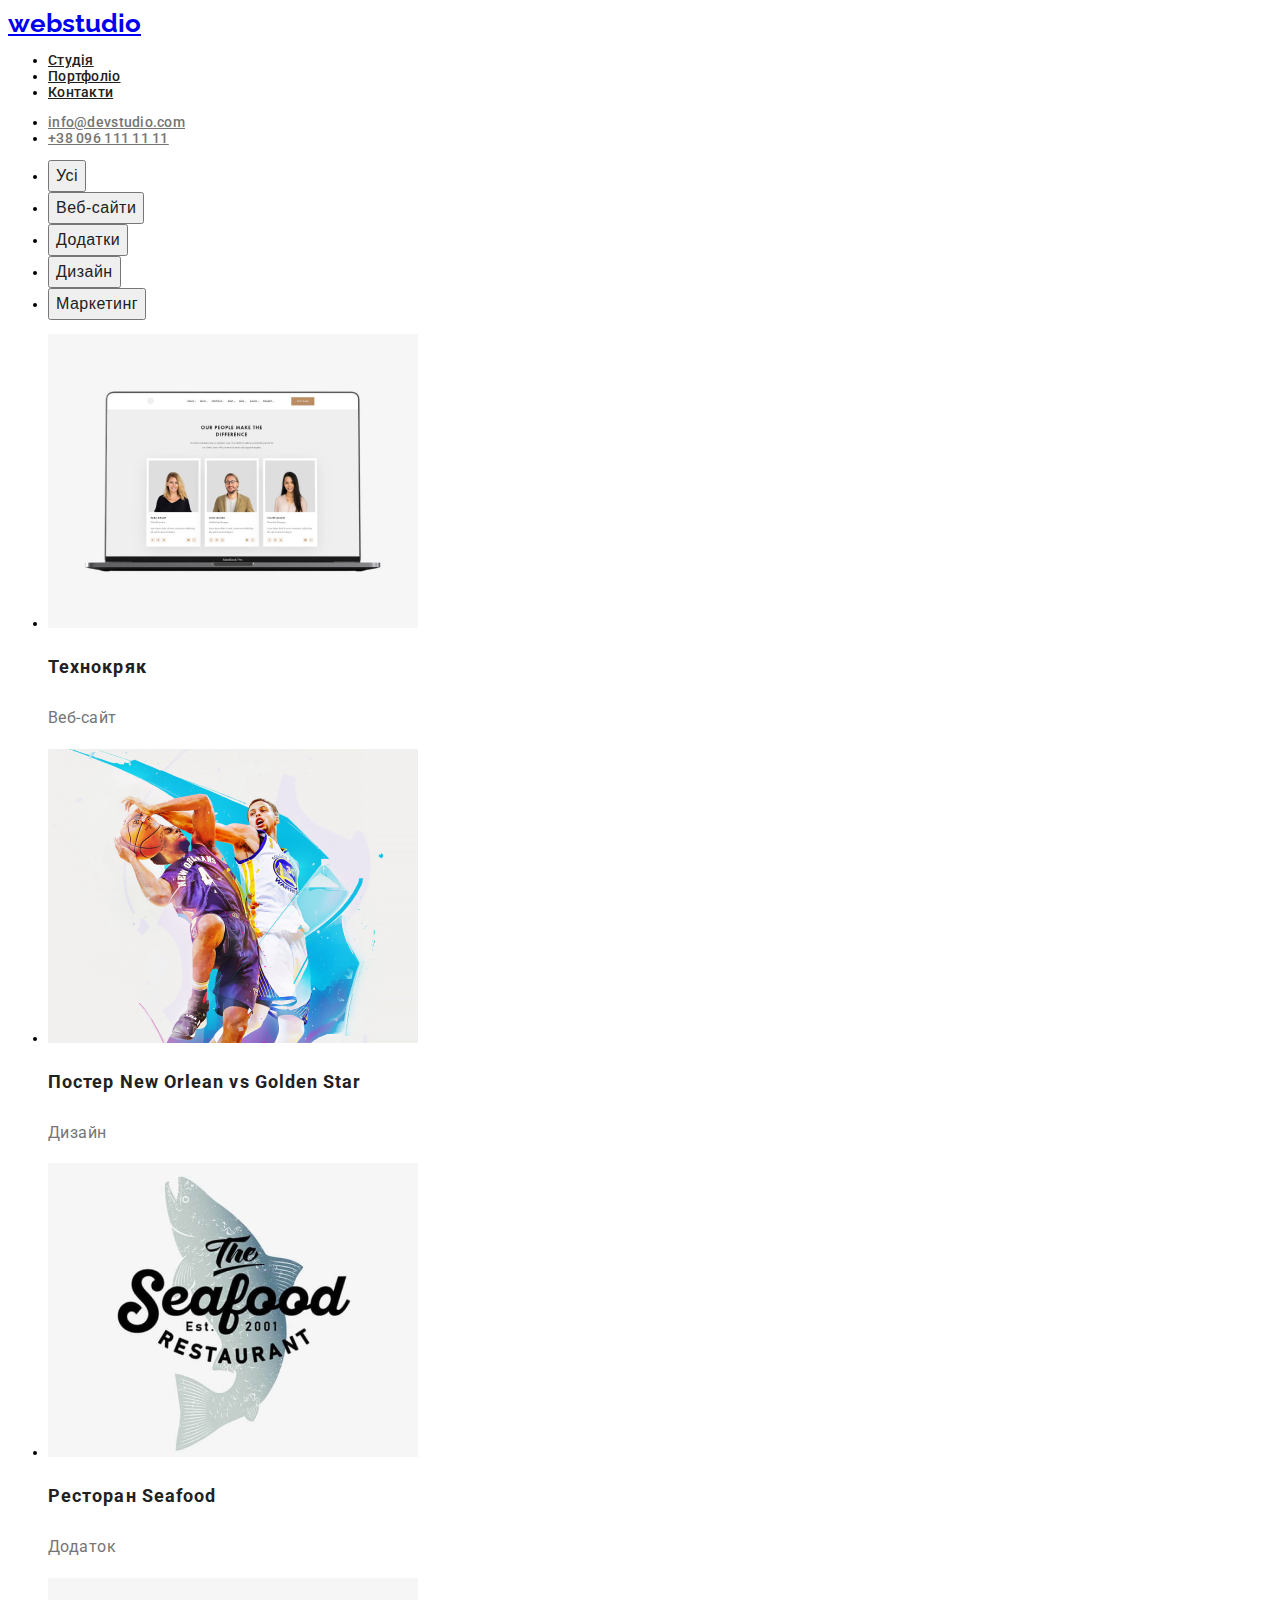
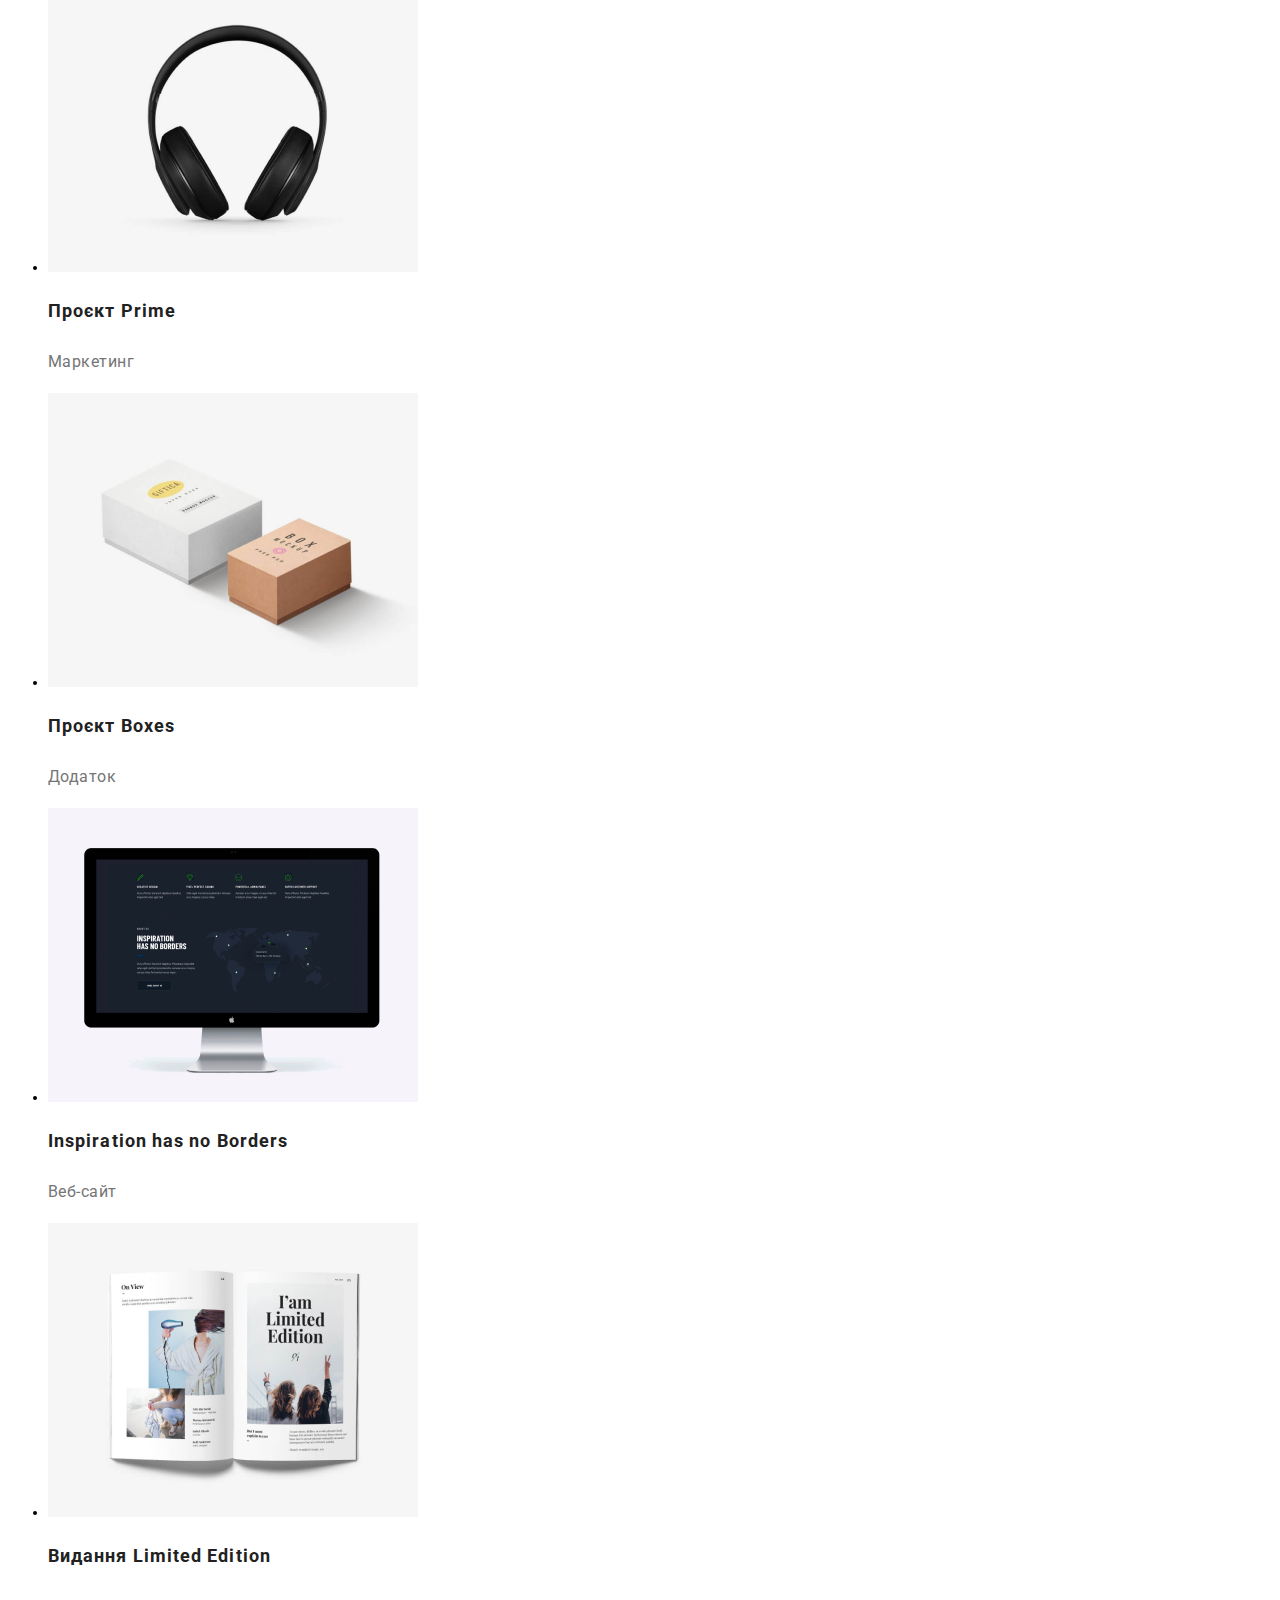
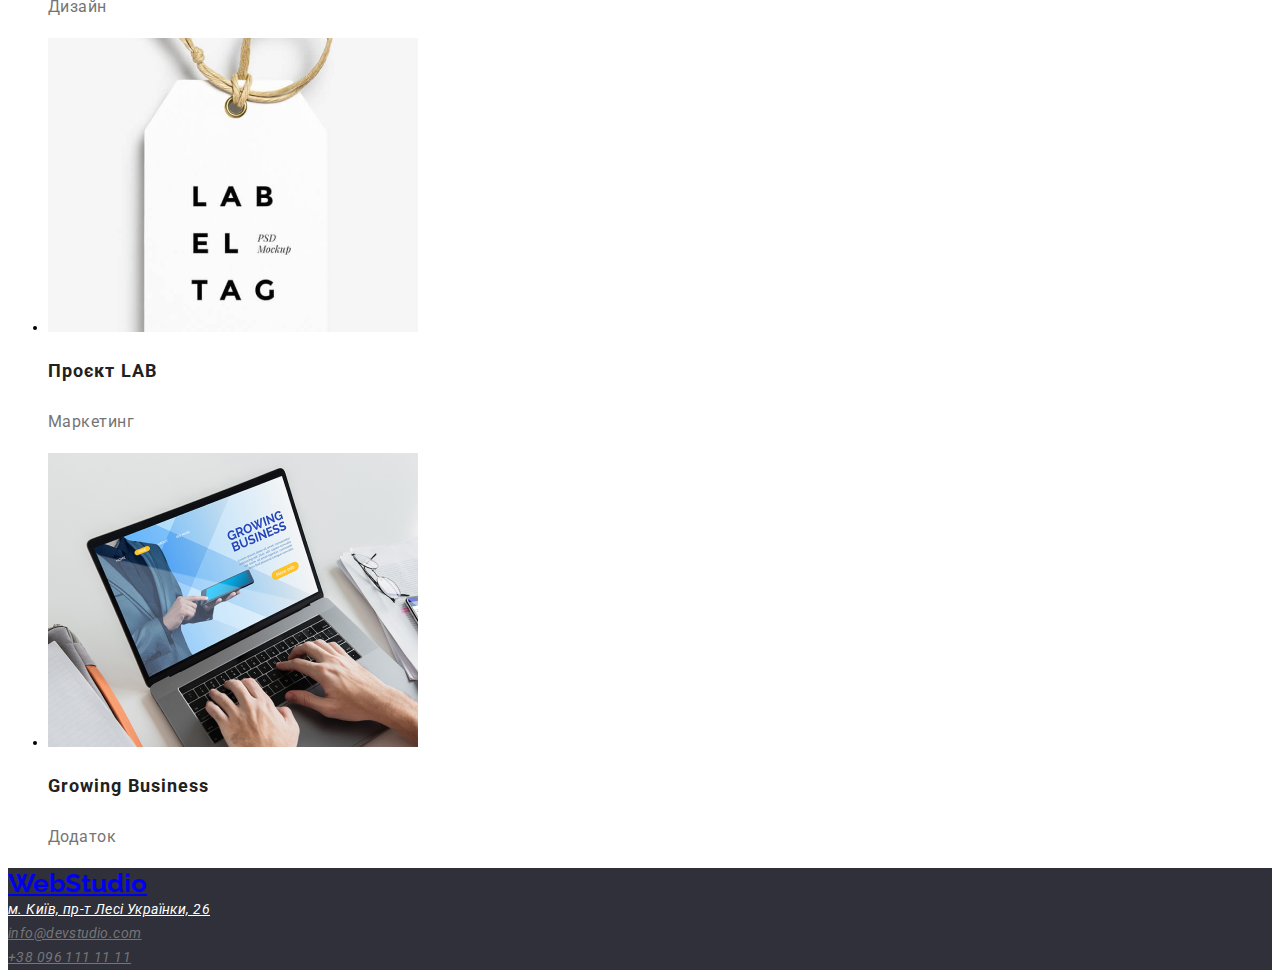
==== portfolio.html @ c5017f4c "gg" ====
<!DOCTYPE html>
<html lang="en">
  <head>
    <meta charset="UTF-8" />
    <meta name="viewport" content="width=device-width, initial-scale=1.0" />
    <title>Портфоліо</title>
    <link rel="preconnect" href="https://fonts.googleapis.com">
<link rel="preconnect" href="https://fonts.gstatic.com" crossorigin>
<link href="https://fonts.googleapis.com/css2?family=Raleway:wght@700&family=Roboto:wght@400;500;700;900&display=swap" rel="stylesheet">
    <link rel="stylesheet" href="style.css">
  </head>
  <body>
    <header class="header">
      <a class="logo" href="index.html"><span>web</span>studio</a>
      <nav class="navigation">
        <ul class="navigation-list">
          <li class="navigation-item">
            <a class="navigation-link" href="index.html">Студія</a>
          </li>
          <li class="navigation-item" >
            <a class="navigation-link" href="portfolio.html">Портфоліо</a>
          </li>
          <li class="navigation-item">
            <a class="navigation-link" href="#">Контакти</a>
          </li>
        </ul>
      </nav>
      <ul class="contacts">
        <li class="contacts-item">
          <a class="contacts-link" href="mailto:info@devstudio.com">info@devstudio.com</a>
        </li>
        <li class="contacts-item">
          <a class="contacts-link" href="tel:+380961111111">+38 096 111 11 11</a>
        </li>
      </ul>
    </header>
    <main>
      <section class="sub-hero">
        <ul class="sub-hero-list">
          <li class="sub-hero-item">
            <button class="sub-hero-btn">Усі</button>
          </li>
          <li class="sub-hero-item"><button class="sub-hero-btn">Веб-сайти</button></li>
          <li class="sub-hero-item"><button class="sub-hero-btn">Додатки</button></li>
          <li class="sub-hero-item"><button class="sub-hero-btn">Дизайн</button></li>
          <li class="sub-hero-item"><button class="sub-hero-btn">Маркетинг</button></li>
        </ul>
        <ul class="sub-hero-list">
          <li>
            <img src="img/portfolio1.png" alt="portfolio1" />
            <div>
                <h3 class="sub-hero-title">Технокряк</h3>
                <p class="sub-hero-position">Веб-сайт</p>
            </div>
          </li>
          <li>
            <img src="img/portfolio2.png" alt="portfolio2">
            <div>
             <h3 class="sub-hero-title">Постер New Orlean vs Golden Star</h3>
             <p class="sub-hero-position">Дизайн</p>
            </div>
          </li>
          <li>
            <img src="img/portfolio3.png" alt="portfolio3">
            <div>
                <h3 class="sub-hero-title">Ресторан Seafood</h3>
                <p class="sub-hero-position">Додаток</p>
            </div>
          </li>
          <li>
            <img src="img/portfolio4.png" alt="portfolio4">
            <div>
                <h3 class="sub-hero-title">Проєкт Prime</h3>
                <p class="sub-hero-position">Маркетинг</p>
            </div>
          </li>
          <li>
            <img src="img/portfolio5.png" alt="portfolio5">
            <div>
                <h3 class="sub-hero-title">Проєкт Boxes</h3>
                <p class="sub-hero-position">Додаток</p>
            </div>
          </li>
          <li>
            <img src="img/portfolio6.png" alt="portfolio6">
            <div>
                <h3 class="sub-hero-title">Inspiration has no Borders</h3>
                <p class="sub-hero-position">Веб-сайт</p>
            </div>
          </li>
          <li>
            <img src="img/portfolio7.png" alt="portfolio7">
            <div>
                <h3 class="sub-hero-title">Видання Limited Edition</h3>
                <p class="sub-hero-position">Дизайн</p>
            </div>
          </li>
          <li>
            <img src="img/portfolio8.png" alt="portfolio8">
            <div>
                <h3 class="sub-hero-title">Проєкт LAB</h3>
                <p class="sub-hero-position">Маркетинг</p>
            </div>
          </li>
          <li class="li">
            <img src="img/portfolio9.png" alt="portfolio9">
            <div>
                <h3 class="sub-hero-title">Growing Business</h3>
                <p class="sub-hero-position">Додаток</p>
            </div>
          </li>
        </ul>
      </section>
    </main>
    <footer class="footer">
      <a class="logo" href="index.html"><span>Web</span>Studio</a>
      <address class="address">
        <a class="address-location" href="#">м. Київ, пр-т Лесі Українки, 26</a><br>
        <a class="address-link" href="mailto:info@devstudio.com">info@devstudio.com</a><br>
        <a class="address-link" href="tel:+380961111111">+38 096 111 11 11</a>
      </address>
    </footer>
  </body>
</html>
---- style.css ----
:root{
    --logo-color: #2196F3;
   --main-background-color: #2F303A; 
    --font-color:#FFFFFF;
    --title-color: #212121;
    --nav-color:#757575;
    --team-background-color: #F5F4FA;
    --header-background-color:#ECECEC ;
    --sub-hero-backgroundcolor: #EEEEEE;
}
body{
    font-family: 'Roboto', sans-serif;
    font-size: 14px;
    font-weight: 400;

}
.logo{
    font-family: 'Raleway', sans-serif;
    font-size: 26px;
    font-weight: 700;

}
.navigation-link{
    font-weight: 500;
    letter-spacing: 0.28px;
    color: var(--title-color);
}
.navigation-link:hover,
.navigation-link:focus{
    color: var(--logo-color);
}
.contacts-link{
    font-weight: 500;
    letter-spacing: 0.28px;
    color: var(--nav-color);
}
.contacts-link:hover,
.contacts-link:focus{
    color: var(--logo-color);
}
.hero{
    background-color: var(--main-background-color);
}
.hero-title{
    text-align: center;
    font-size: 44px;
    font-weight: 900;
    letter-spacing: 2.64px;
    line-height: 136%;
    text-transform: uppercase;
    color: var(--font-color);
}
.hero-btn{
    text-align: center;
    font-size: 16px;
    font-weight: 700;
    line-height: 187%;
    letter-spacing: 0.96px;
    border-radius: 4px;
    background-color: var(--logo-color);
}
.list-title{
    font-size: 14px;
    font-weight: 700;
    letter-spacing: 0.42px;
    text-transform: uppercase;
    color: var(--title-color);
}
.list-text{
    font-size: 14px;
    font-weight: 400;
    line-height:171.429%;
    letter-spacing: 0.42px;
color: var(--nav-color);
}
.title{
    text-align: center;
    font-size: 36px;
    font-weight: 700;
    letter-spacing: 1.08px;
    color: var(--title-color);
}
.work-list{
    list-style: none;
    }

.work-img{
    width: 370px;
height: 294px;
}
.team{
 background-color: var(--team-background-color);
}
.team-list{
    list-style: none;
}
.photo{
    width: 270px;
height: 260px;
}
.team-name{
    color: var(--title-color);
    font-size: 16px;
    font-weight: 500;
    letter-spacing: 0.48px;
}
.team.position{
    color: var(--nav-color);
    font-size: 16px;
    font-weight: 400;
    letter-spacing: 0.48px;
}
.footer{
    background-color: var(--main-background-color);
}
.address-location{
    color: var(--font-color);
    font-size: 14px;
    font-weight: 400;
    line-height: 171.429%;
    letter-spacing: 0.42px;
}
.address-link{
    color: var(--nav-color);
    font-size: 14px;
    font-weight: 400;
    line-height: 171.429%;
    letter-spacing: 0.42px;
}

.sub-hero-btn{
    font-size: 16px;
    color: var(--title-color);
    font-weight: 500;
    line-height:  162.5%;
    letter-spacing: 0.48px;

}
.sub-hero-title{
    font-size: 18px;
    font-weight: 700;
    line-height: 200%;
    letter-spacing: 1.08px;
    color: var(--title-color);
}
.sub-hero-position{
    color: var(--nav-color);
    font-size: 16px;
    font-weight: 400;
    line-height: 187.5%;
    letter-spacing: 0.48px;
}
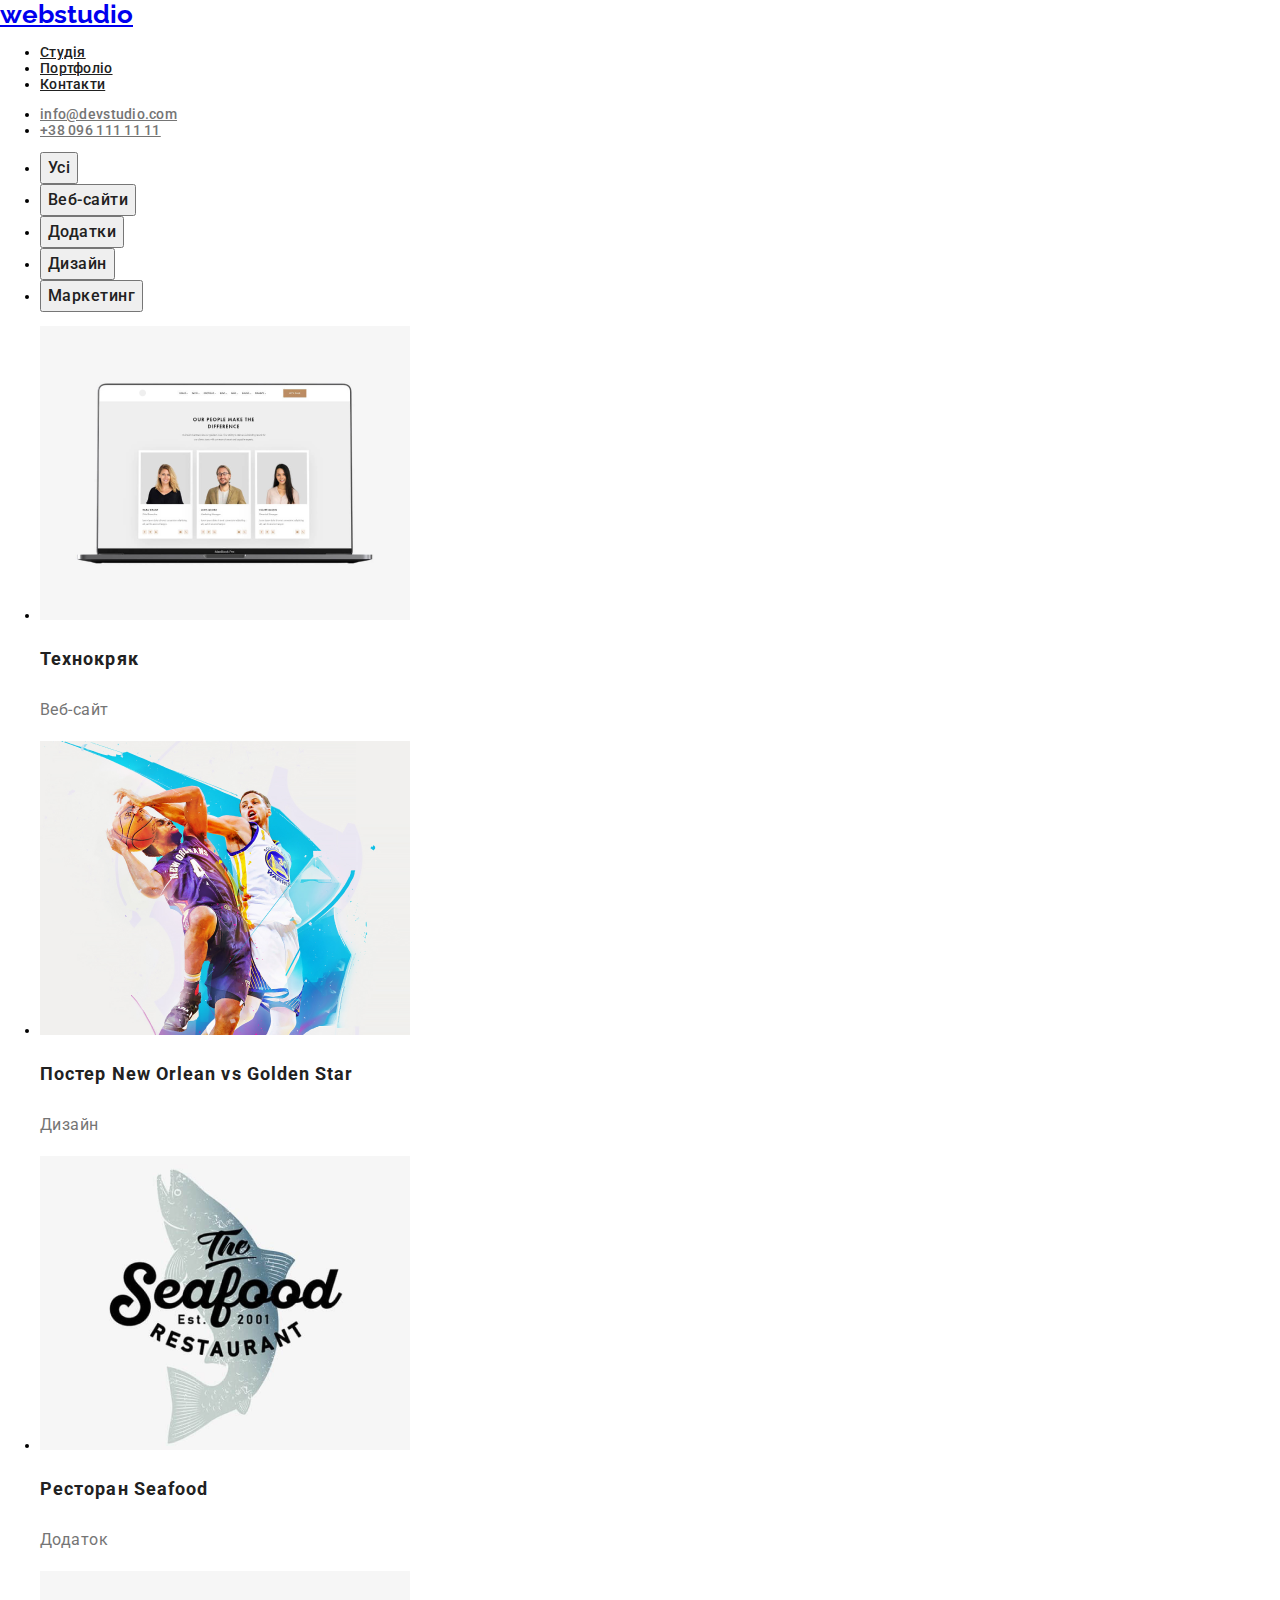
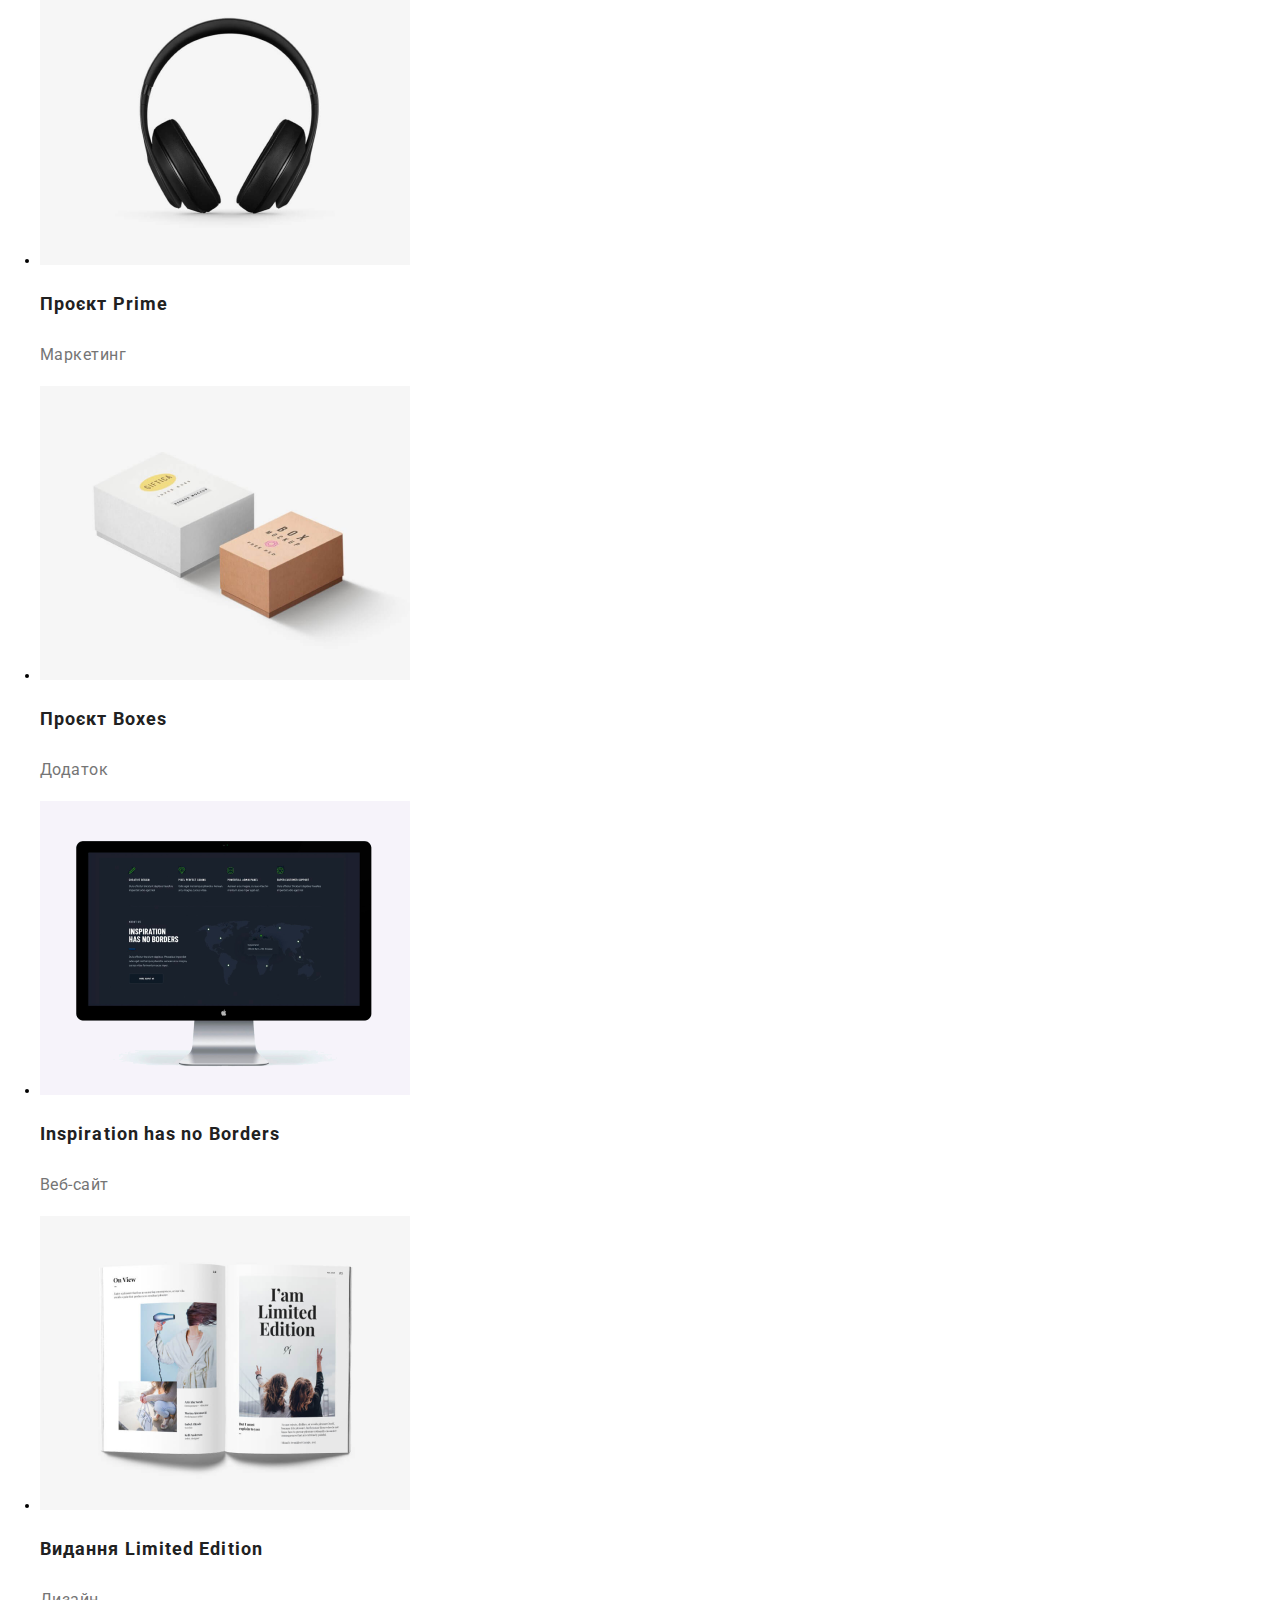
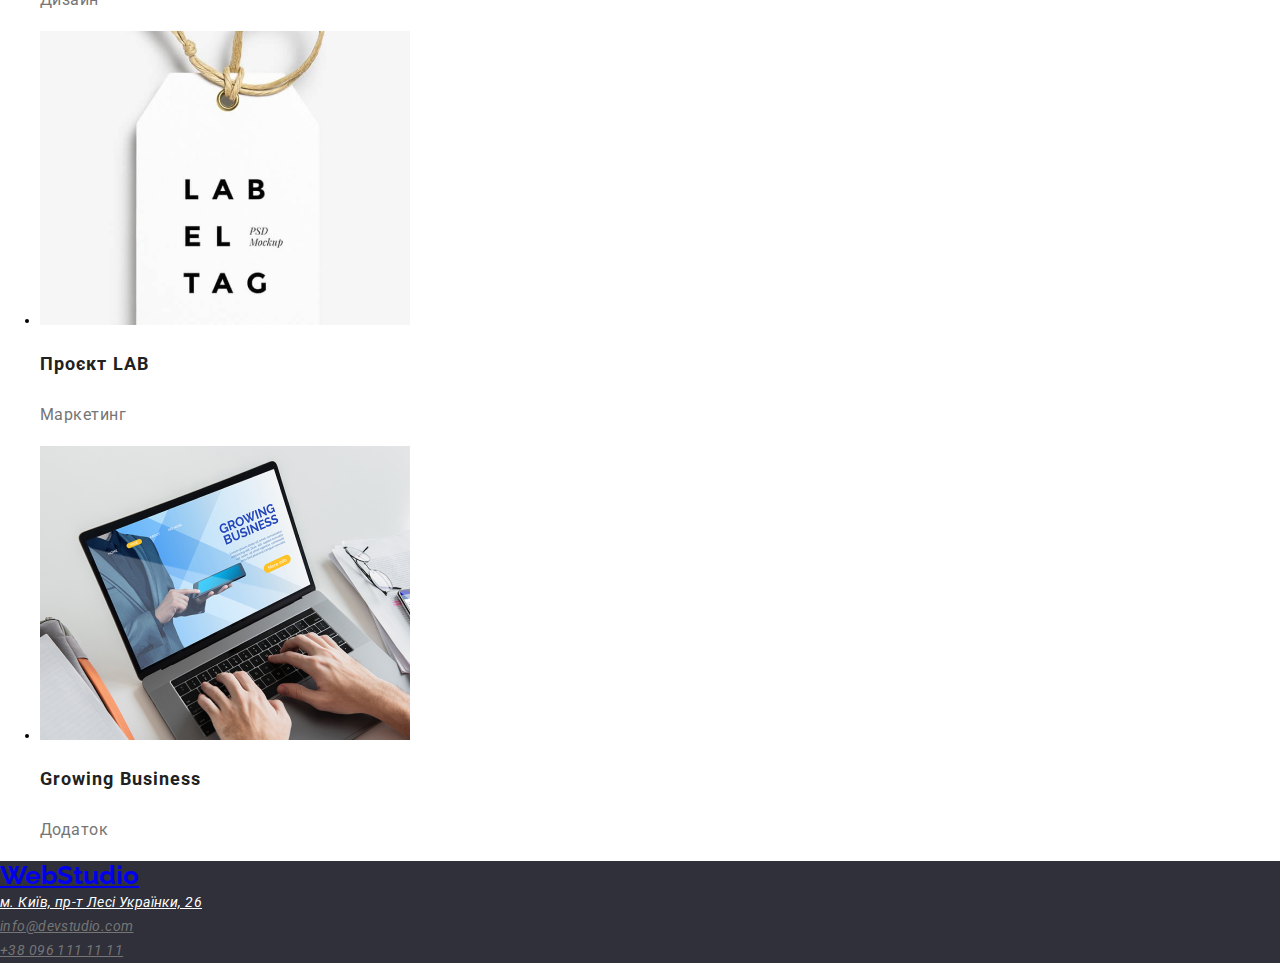
==== commit 31256526: "normalize" ====
--- a/portfolio.html
+++ b/portfolio.html
@@ -7,6 +7,7 @@
     <link rel="preconnect" href="https://fonts.googleapis.com">
 <link rel="preconnect" href="https://fonts.gstatic.com" crossorigin>
 <link href="https://fonts.googleapis.com/css2?family=Raleway:wght@700&family=Roboto:wght@400;500;700;900&display=swap" rel="stylesheet">
+<link rel="stylesheet" href="normalize.css">
     <link rel="stylesheet" href="style.css">
   </head>
   <body>
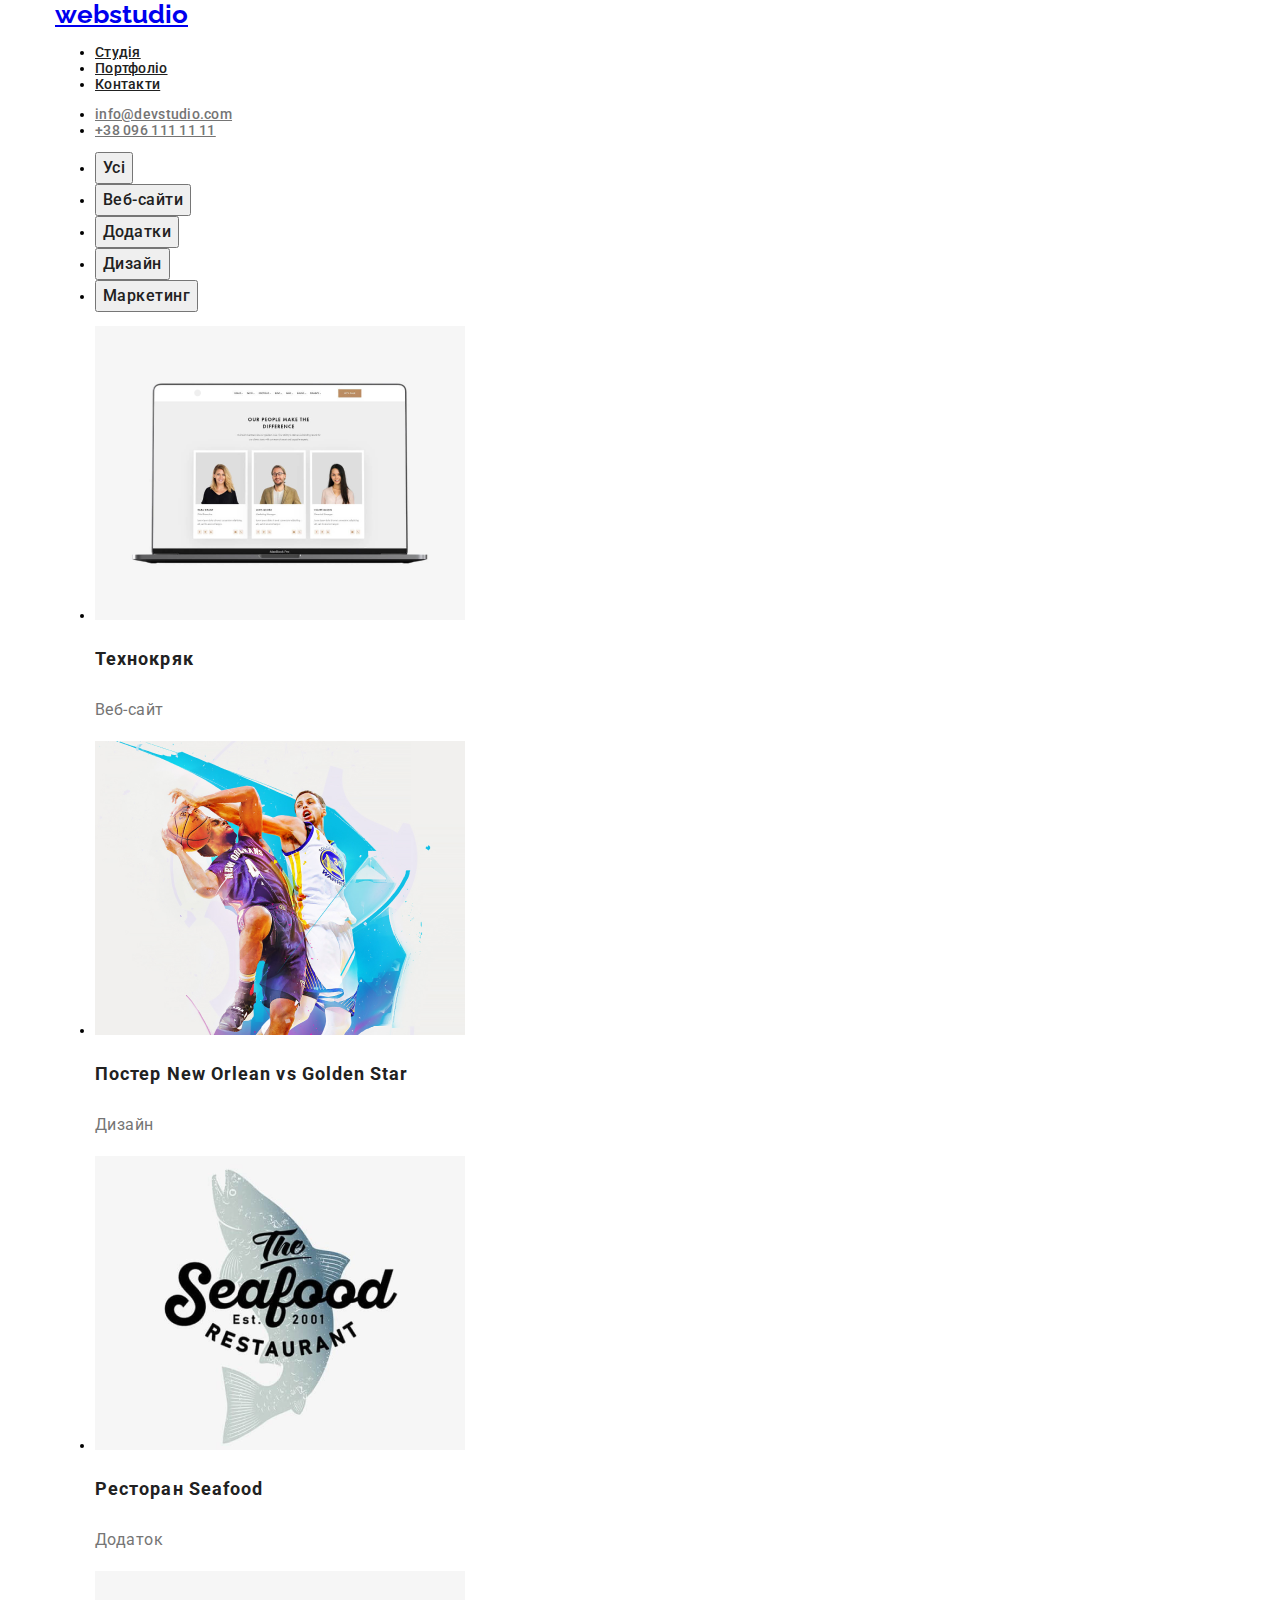
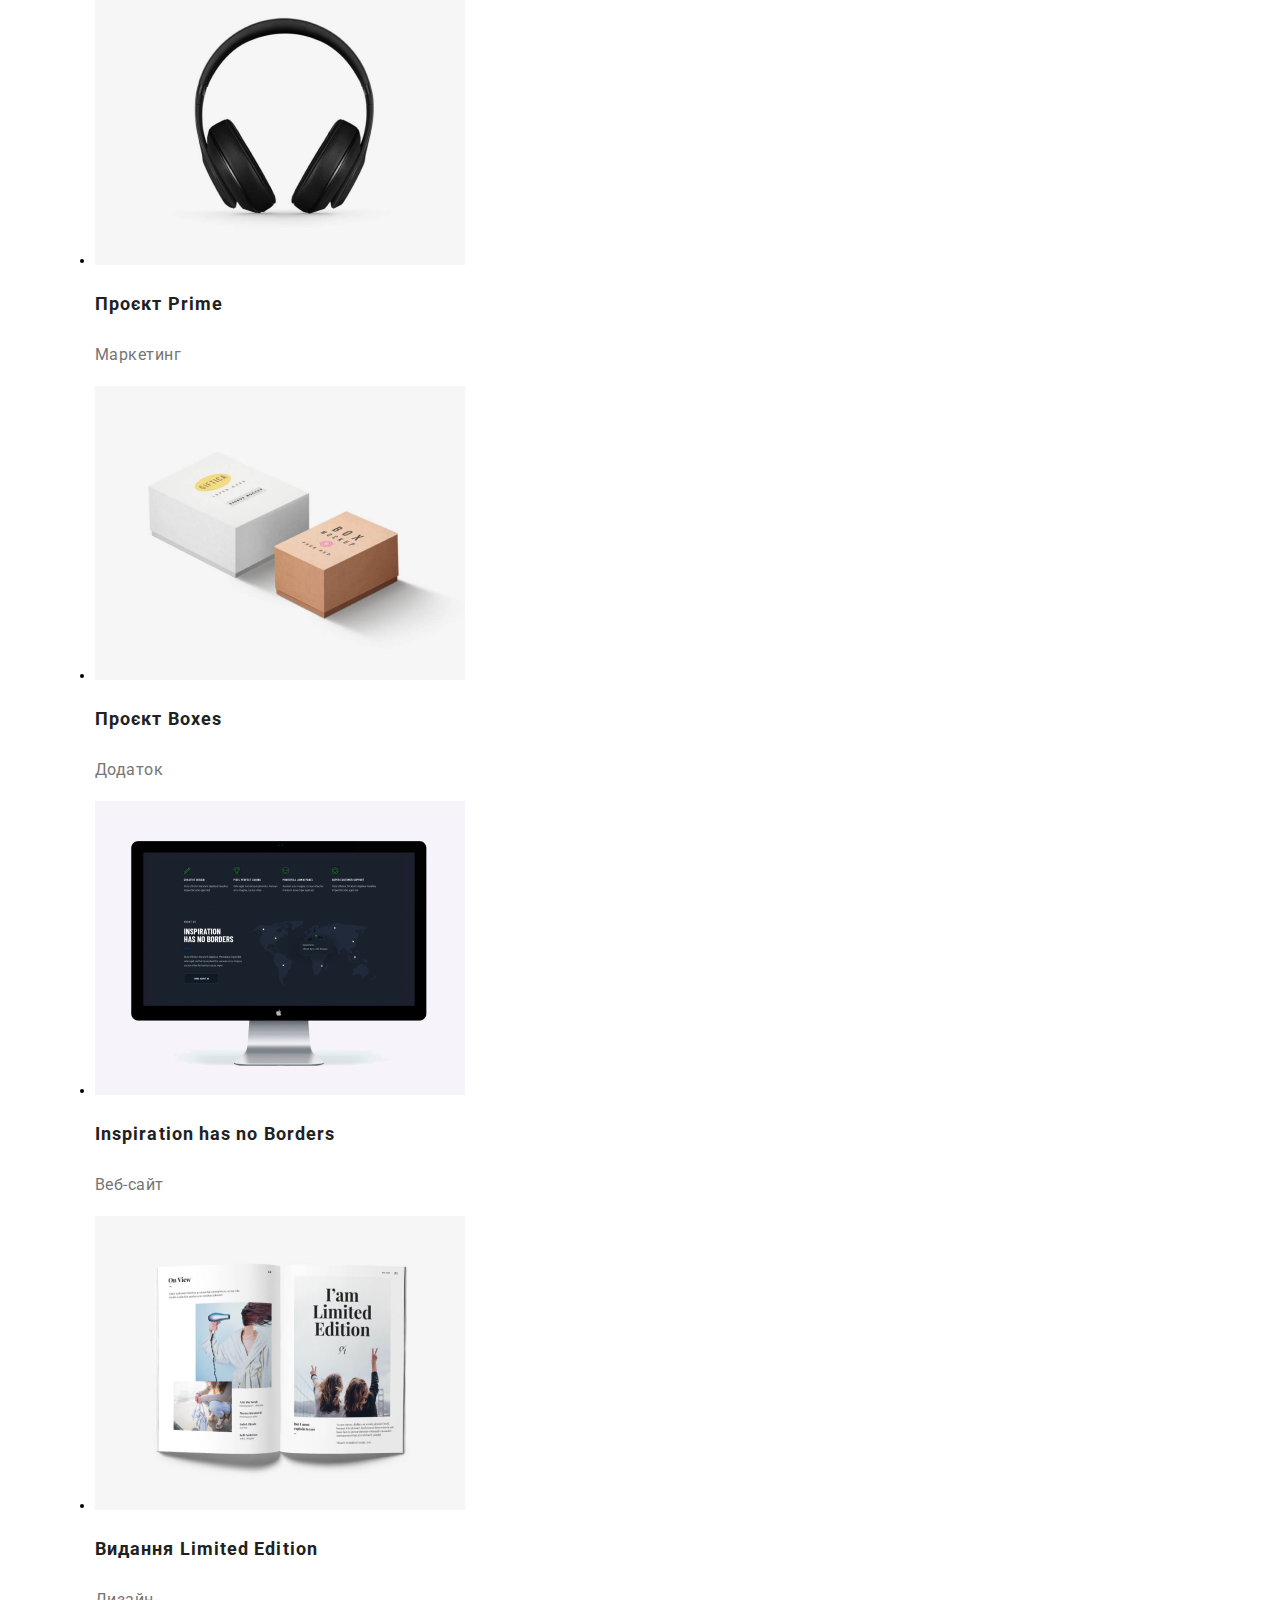
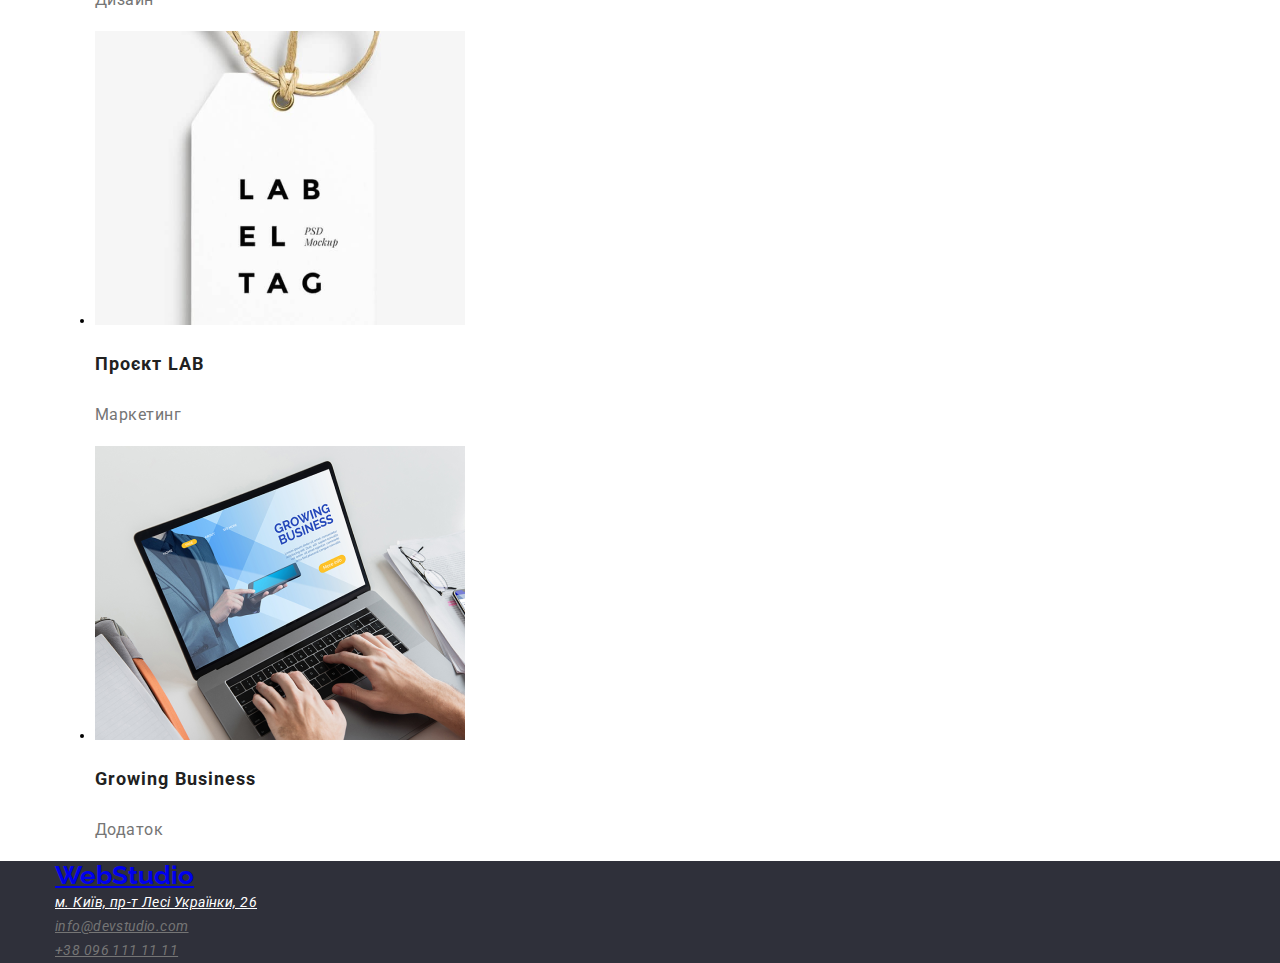
==== commit 84b6530b: "gg" ====
--- a/portfolio.html
+++ b/portfolio.html
@@ -12,6 +12,8 @@
   </head>
   <body>
     <header class="header">
+
+      <div class="container">
       <a class="logo" href="index.html"><span>web</span>studio</a>
       <nav class="navigation">
         <ul class="navigation-list">
@@ -34,9 +36,11 @@
           <a class="contacts-link" href="tel:+380961111111">+38 096 111 11 11</a>
         </li>
       </ul>
+    </div>
     </header>
     <main>
       <section class="sub-hero">
+        <div class="container">
         <ul class="sub-hero-list">
           <li class="sub-hero-item">
             <button class="sub-hero-btn">Усі</button>
@@ -111,15 +115,18 @@
             </div>
           </li>
         </ul>
+      </div>
       </section>
     </main>
     <footer class="footer">
+      <div class="container">
       <a class="logo" href="index.html"><span>Web</span>Studio</a>
       <address class="address">
         <a class="address-location" href="#">м. Київ, пр-т Лесі Українки, 26</a><br>
         <a class="address-link" href="mailto:info@devstudio.com">info@devstudio.com</a><br>
         <a class="address-link" href="tel:+380961111111">+38 096 111 11 11</a>
       </address>
+    </div>
     </footer>
   </body>
 </html>
--- a/style.css
+++ b/style.css
@@ -14,6 +14,11 @@
     font-size: 14px;
     font-weight: 400;
 
+}
+.container{
+    width: 1170px;
+    padding: 0 15px;
+    margin: 0 auto;
 }
 .logo{
     font-family: 'Raleway', sans-serif;
@@ -41,6 +46,8 @@
 }
 .hero{
     background-color: var(--main-background-color);
+    margin-top: 20px;
+    margin-bottom: 20px;
 }
 .hero-title{
     text-align: center;
@@ -60,6 +67,10 @@
     border-radius: 4px;
     background-color: var(--logo-color);
 }
+.info{
+    margin-top: 20px;
+    margin-bottom: 20px;
+}
 .list-title{
     font-size: 14px;
     font-weight: 700;
@@ -73,6 +84,10 @@
     line-height:171.429%;
     letter-spacing: 0.42px;
 color: var(--nav-color);
+}
+.work{
+    margin-top: 20px;
+    margin-bottom: 20px;
 }
 .title{
     text-align: center;
@@ -91,6 +106,8 @@
 }
 .team{
  background-color: var(--team-background-color);
+    margin-top: 20px;
+    margin-bottom: 20px;
 }
 .team-list{
     list-style: none;
@@ -98,6 +115,8 @@
 .photo{
     width: 270px;
 height: 260px;
+display: block;
+
 }
 .team-name{
     color: var(--title-color);
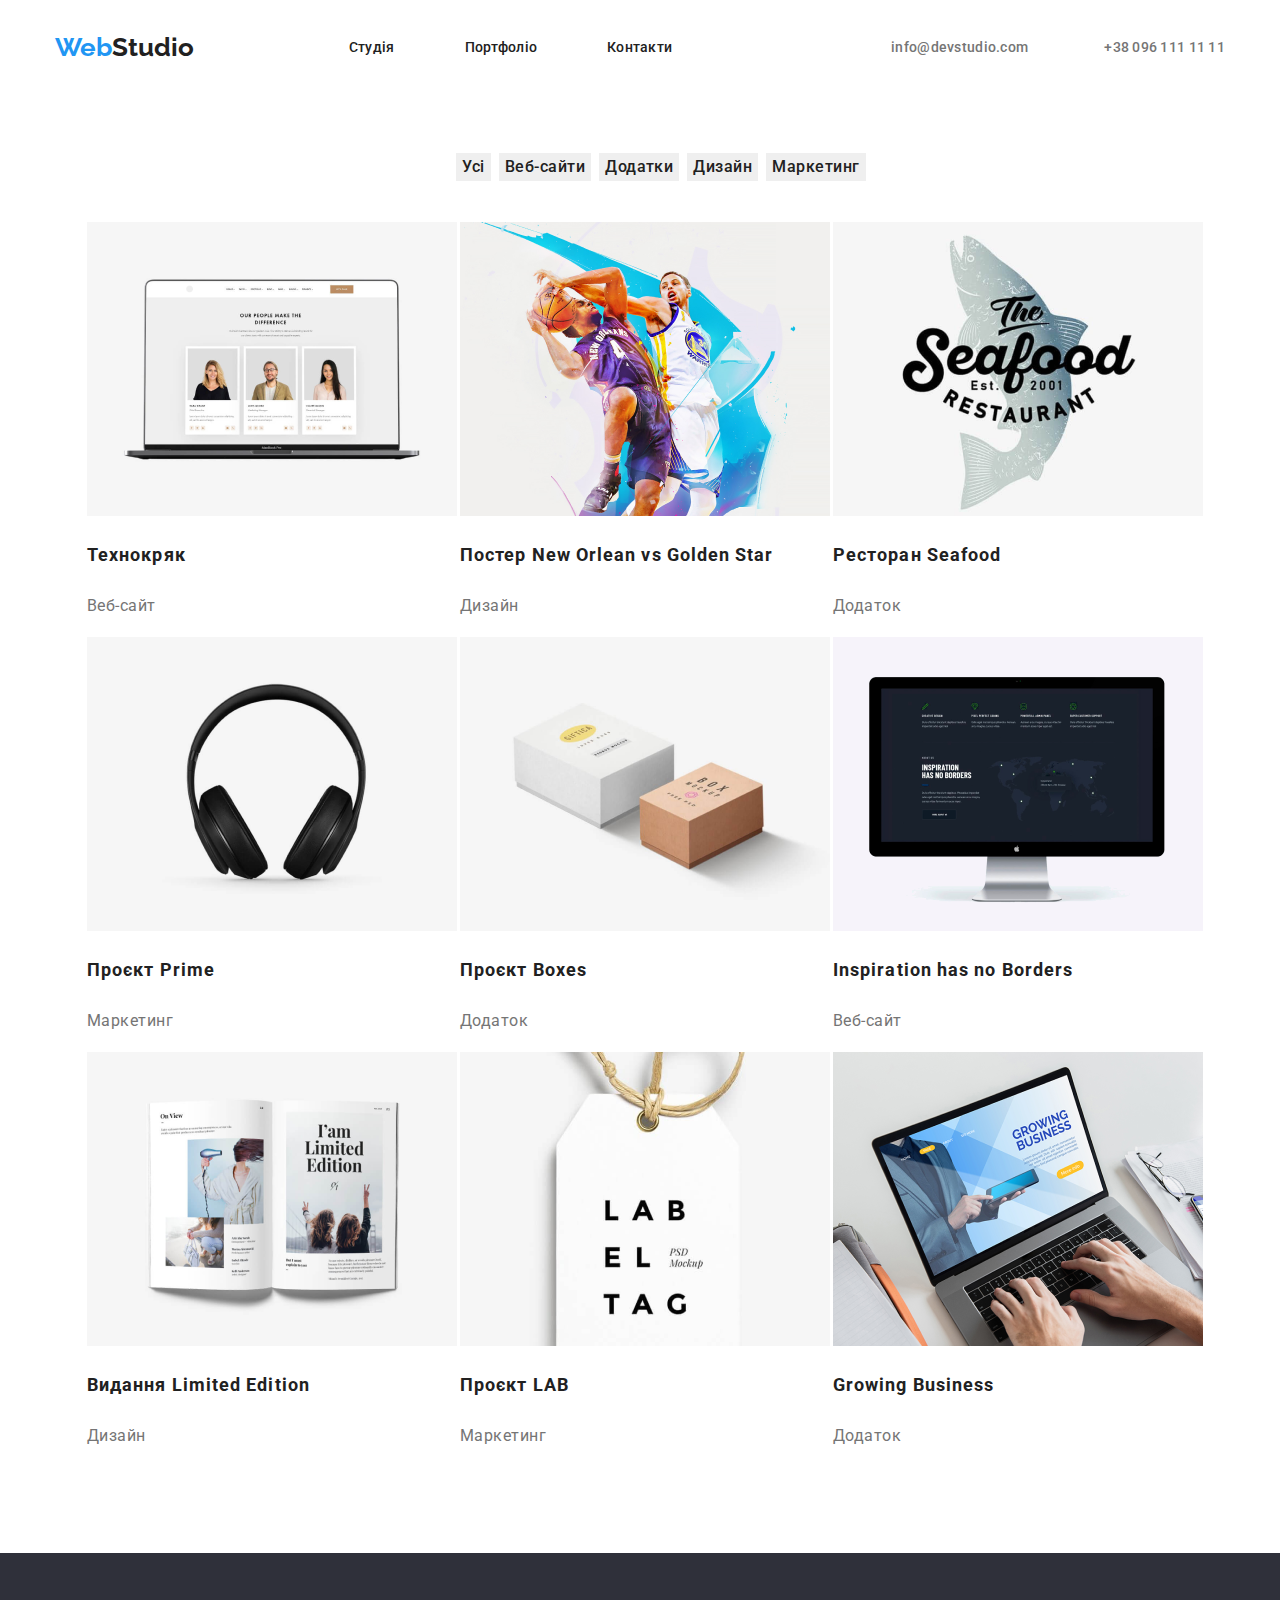
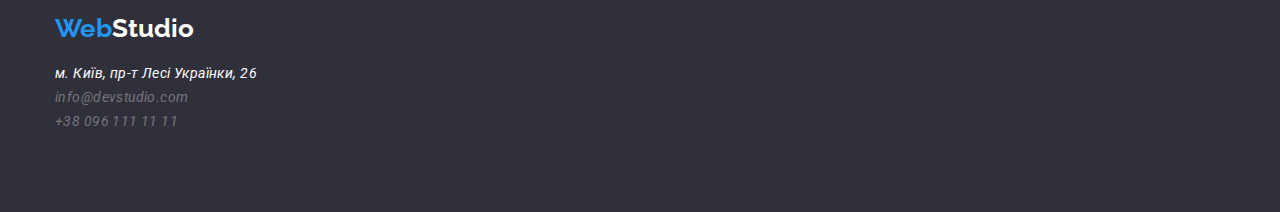
==== commit b8bad9f7: "flex" ====
--- a/portfolio.html
+++ b/portfolio.html
@@ -12,32 +12,34 @@
   </head>
   <body>
     <header class="header">
-
       <div class="container">
-      <a class="logo" href="index.html"><span>web</span>studio</a>
-      <nav class="navigation">
-        <ul class="navigation-list">
-          <li class="navigation-item">
-            <a class="navigation-link" href="index.html">Студія</a>
+        <div class="flex-container">
+          <a class="logo" href="index.html"><span class="blue">Web</span>Studio</a>
+        <nav class="navigation">
+          <ul class="navigation-list">
+            <li class="navigation-item">
+              <a class="navigation-link" href="index.html">Студія</a>
+            </li>
+            <li class="navigation-item" >
+              <a class="navigation-link" href="portfolio.html">Портфоліо</a>
+            </li>
+            <li class="navigation-item">
+              <a class="navigation-link" href="#">Контакти</a>
+            </li>
+          </ul>
+        </nav>
+        <ul class="contacts">
+          <li class="contacts-item">
+            <a class="contacts-link" href="mailto:info@devstudio.com">info@devstudio.com</a>
           </li>
-          <li class="navigation-item" >
-            <a class="navigation-link" href="portfolio.html">Портфоліо</a>
-          </li>
-          <li class="navigation-item">
-            <a class="navigation-link" href="#">Контакти</a>
+          <li class="contacts-item">
+            <a class="contacts-link" href="tel:+380961111111">+38 096 111 11 11</a>
           </li>
         </ul>
-      </nav>
-      <ul class="contacts">
-        <li class="contacts-item">
-          <a class="contacts-link" href="mailto:info@devstudio.com">info@devstudio.com</a>
-        </li>
-        <li class="contacts-item">
-          <a class="contacts-link" href="tel:+380961111111">+38 096 111 11 11</a>
-        </li>
-      </ul>
-    </div>
-    </header>
+        </div>
+      </div>
+           
+          </header>
     <main>
       <section class="sub-hero">
         <div class="container">
@@ -50,7 +52,7 @@
           <li class="sub-hero-item"><button class="sub-hero-btn">Дизайн</button></li>
           <li class="sub-hero-item"><button class="sub-hero-btn">Маркетинг</button></li>
         </ul>
-        <ul class="sub-hero-list">
+        <ul class="sub-hero-list-img">
           <li>
             <img src="img/portfolio1.png" alt="portfolio1" />
             <div>
@@ -120,13 +122,13 @@
     </main>
     <footer class="footer">
       <div class="container">
-      <a class="logo" href="index.html"><span>Web</span>Studio</a>
+        <a class="footer-logo" href="index.html"><span class="blue">Web</span>Studio</a>
       <address class="address">
         <a class="address-location" href="#">м. Київ, пр-т Лесі Українки, 26</a><br>
         <a class="address-link" href="mailto:info@devstudio.com">info@devstudio.com</a><br>
         <a class="address-link" href="tel:+380961111111">+38 096 111 11 11</a>
       </address>
-    </div>
+      </div>
     </footer>
   </body>
 </html>
--- a/style.css
+++ b/style.css
@@ -15,30 +15,67 @@
     font-weight: 400;
 
 }
+.header{
+    padding: 25px 0;
+}
 .container{
     width: 1170px;
     padding: 0 15px;
     margin: 0 auto;
 }
+.flex-container{
+    display: flex;
+    justify-content: space-between;
+    align-items: center;
+  }
 .logo{
     font-family: 'Raleway', sans-serif;
     font-size: 26px;
     font-weight: 700;
-
+    color: var(--title-color);
+    text-decoration: none;
+    width: 145px;
+    font-size: 26px;
+    line-height: 30.52px;
+    letter-spacing: 3%;
+}
+.navigation-list{
+    list-style: none;
+    display: flex;
+    justify-content: flex-start;
+}
+.navigation-item{
+    margin-right: 70px;
+    font-weight: 500;
+    font-size: 14px;
+    line-height: 16.41px;
+   letter-spacing: 2%;
+}
+.blue{
+    color: var(--logo-color);
 }
 .navigation-link{
     font-weight: 500;
     letter-spacing: 0.28px;
     color: var(--title-color);
+    text-decoration: none;
 }
 .navigation-link:hover,
 .navigation-link:focus{
     color: var(--logo-color);
 }
+.contacts{
+    list-style: none;
+    display: flex;
+}
+.contacts-item:not(:last-child){
+    margin-right: 76px;
+}
 .contacts-link{
     font-weight: 500;
     letter-spacing: 0.28px;
     color: var(--nav-color);
+    text-decoration: none;
 }
 .contacts-link:hover,
 .contacts-link:focus{
@@ -46,8 +83,7 @@
 }
 .hero{
     background-color: var(--main-background-color);
-    margin-top: 20px;
-    margin-bottom: 20px;
+    padding: 200px 0;
 }
 .hero-title{
     text-align: center;
@@ -66,17 +102,27 @@
     letter-spacing: 0.96px;
     border-radius: 4px;
     background-color: var(--logo-color);
-}
-.info{
-    margin-top: 20px;
-    margin-bottom: 20px;
-}
+    margin: 0 auto;
+    display: block;
+    color: var(--team-background-color);
+}
+.info-list{
+ padding: 94px 0;
+ display: flex;
+ justify-content: space-between;
+}
+.info-item{
+    margin: 0 30px;
+}
+
+
 .list-title{
     font-size: 14px;
     font-weight: 700;
     letter-spacing: 0.42px;
     text-transform: uppercase;
     color: var(--title-color);
+  
 }
 .list-text{
     font-size: 14px;
@@ -84,10 +130,10 @@
     line-height:171.429%;
     letter-spacing: 0.42px;
 color: var(--nav-color);
+
 }
 .work{
-    margin-top: 20px;
-    margin-bottom: 20px;
+    
 }
 .title{
     text-align: center;
@@ -95,27 +141,35 @@
     font-weight: 700;
     letter-spacing: 1.08px;
     color: var(--title-color);
+   
+        margin-bottom: 50px;
 }
 .work-list{
     list-style: none;
+    padding: 36px 0;
+    display: flex;
     }
 
 .work-img{
     width: 370px;
 height: 294px;
+padding: 10px 0;
+margin-right: 24px;
 }
 .team{
  background-color: var(--team-background-color);
-    margin-top: 20px;
-    margin-bottom: 20px;
+    padding: 94px;
 }
 .team-list{
     list-style: none;
+    padding: 30px 0;
+    display: flex;
 }
 .photo{
     width: 270px;
 height: 260px;
 display: block;
+padding: 0 10px;
 
 }
 .team-name{
@@ -132,6 +186,21 @@
 }
 .footer{
     background-color: var(--main-background-color);
+    padding: 60px 0;
+}
+.footer-logo{
+    color: var(--font-color);
+    font-family: 'Raleway', sans-serif;
+    font-size: 26px;
+    font-weight: 700;
+    text-decoration: none;
+    width: 145px;
+    font-size: 26px;
+    line-height: 30.52px;
+    letter-spacing: 3%;
+}
+.address{
+    padding: 18px 0;
 }
 .address-location{
     color: var(--font-color);
@@ -139,6 +208,7 @@
     font-weight: 400;
     line-height: 171.429%;
     letter-spacing: 0.42px;
+    text-decoration: none;
 }
 .address-link{
     color: var(--nav-color);
@@ -146,15 +216,26 @@
     font-weight: 400;
     line-height: 171.429%;
     letter-spacing: 0.42px;
-}
-
+    text-decoration: none;
+    
+}
+.sub-hero{
+    padding: 45px;
+}
+.sub-hero-list{
+    list-style: none;
+    display: flex;
+    justify-content: center;
+   
+}
 .sub-hero-btn{
     font-size: 16px;
     color: var(--title-color);
     font-weight: 500;
     line-height:  162.5%;
     letter-spacing: 0.48px;
-
+    border: none;
+    margin-right: 8px;
 }
 .sub-hero-title{
     font-size: 18px;
@@ -163,6 +244,14 @@
     letter-spacing: 1.08px;
     color: var(--title-color);
 }
+.sub-hero-list-img:not(:nth-child(3n)){
+    list-style: none;
+    display: flex;
+    flex-wrap: wrap;
+    padding: 27px;
+    justify-content: space-between;
+  
+}
 .sub-hero-position{
     color: var(--nav-color);
     font-size: 16px;
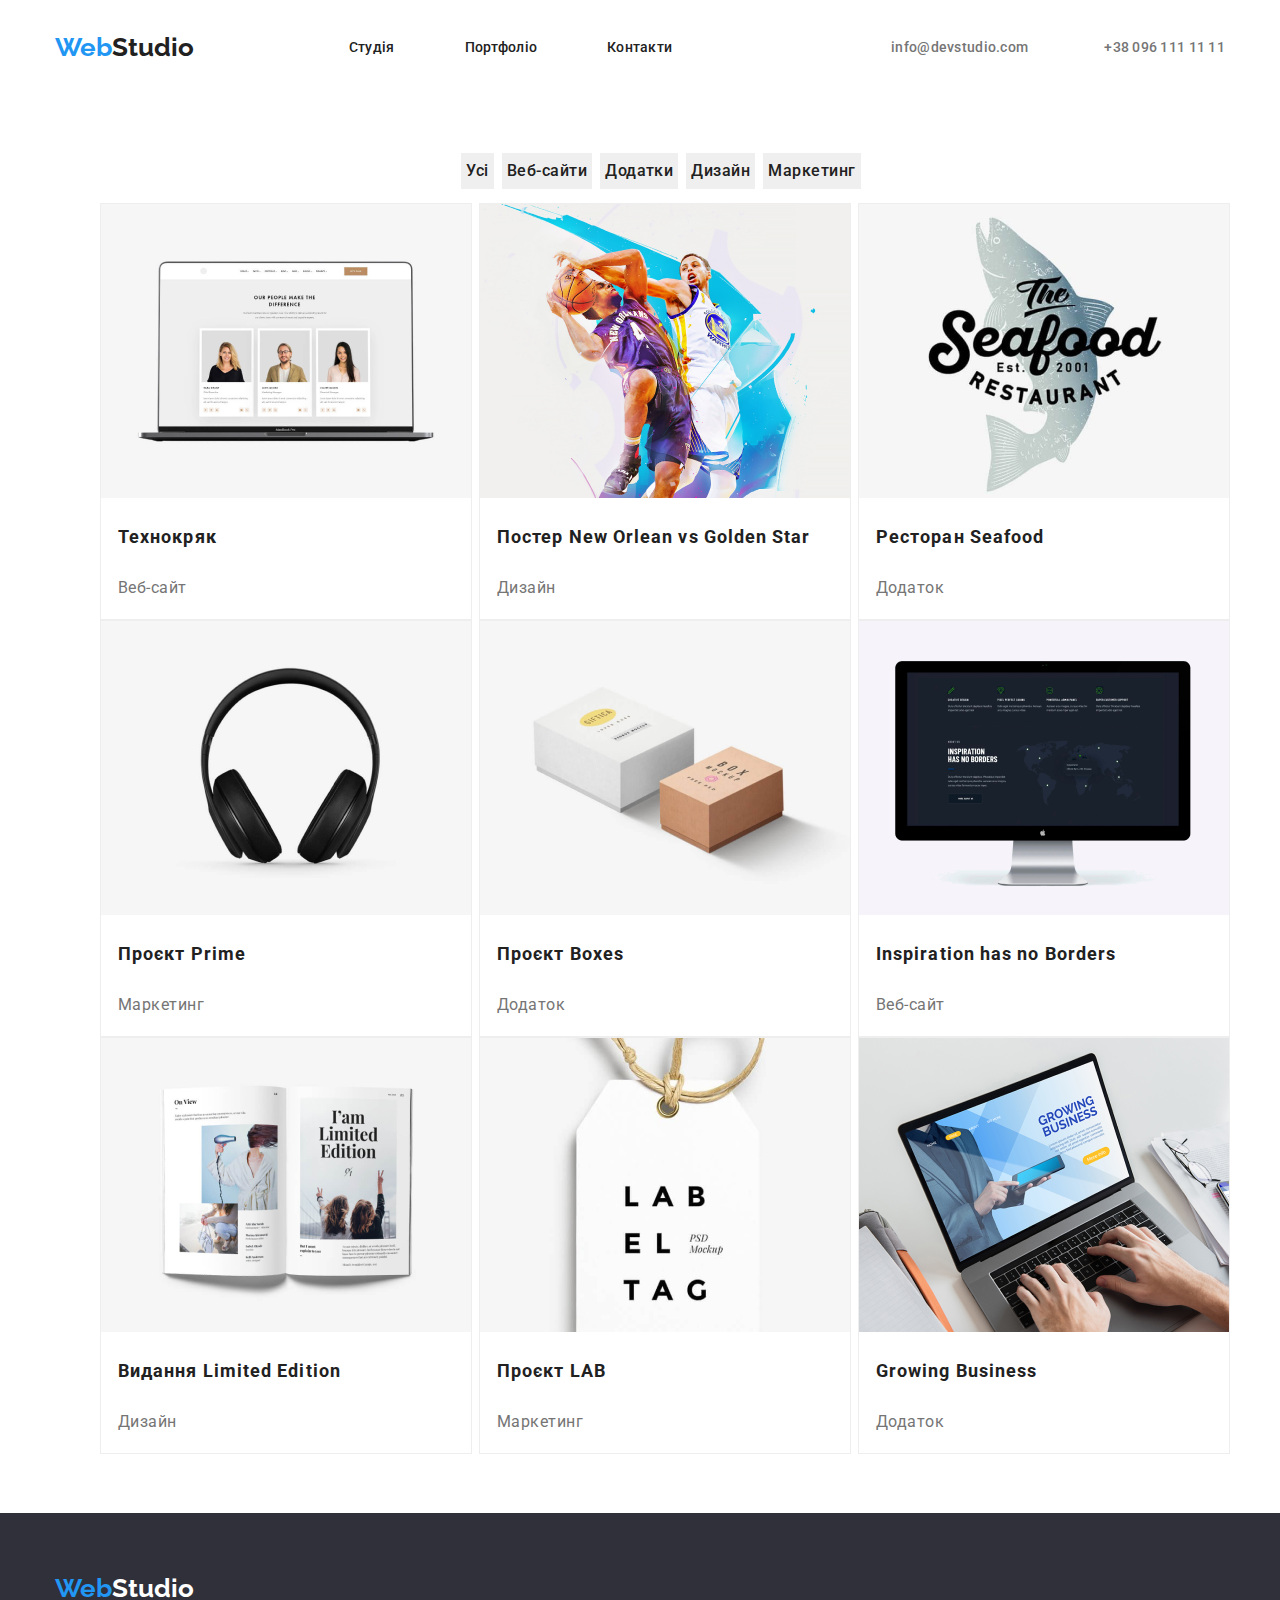
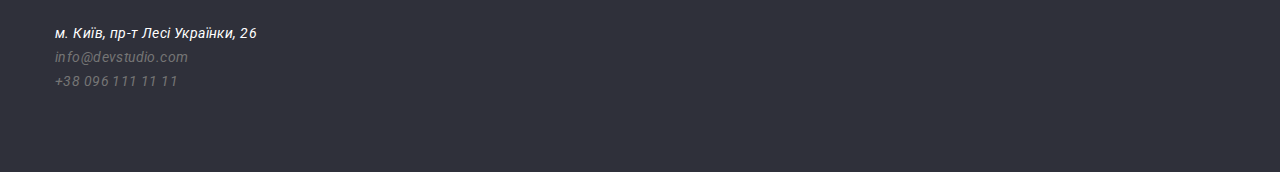
==== commit b6755172: "fix" ====
--- a/portfolio.html
+++ b/portfolio.html
@@ -53,65 +53,65 @@
           <li class="sub-hero-item"><button class="sub-hero-btn">Маркетинг</button></li>
         </ul>
         <ul class="sub-hero-list-img">
-          <li>
-            <img src="img/portfolio1.png" alt="portfolio1" />
-            <div>
+          <li class="sub-hero-list-img-item">
+            <img src="img/portfolio1.png" class="item-img" alt="portfolio1" />
+            <div class="border">
                 <h3 class="sub-hero-title">Технокряк</h3>
                 <p class="sub-hero-position">Веб-сайт</p>
             </div>
           </li>
-          <li>
+          <li class="sub-hero-list-img-item">
             <img src="img/portfolio2.png" alt="portfolio2">
-            <div>
+            <div class="border">
              <h3 class="sub-hero-title">Постер New Orlean vs Golden Star</h3>
              <p class="sub-hero-position">Дизайн</p>
             </div>
           </li>
-          <li>
+          <li class="sub-hero-list-img-item">
             <img src="img/portfolio3.png" alt="portfolio3">
-            <div>
+            <div class="border">
                 <h3 class="sub-hero-title">Ресторан Seafood</h3>
                 <p class="sub-hero-position">Додаток</p>
             </div>
           </li>
-          <li>
+          <li class="sub-hero-list-img-item">
             <img src="img/portfolio4.png" alt="portfolio4">
-            <div>
+            <div class="border">
                 <h3 class="sub-hero-title">Проєкт Prime</h3>
                 <p class="sub-hero-position">Маркетинг</p>
             </div>
           </li>
-          <li>
+          <li class="sub-hero-list-img-item">
             <img src="img/portfolio5.png" alt="portfolio5">
-            <div>
+            <div class="border">
                 <h3 class="sub-hero-title">Проєкт Boxes</h3>
                 <p class="sub-hero-position">Додаток</p>
             </div>
           </li>
-          <li>
+          <li class="sub-hero-list-img-item">
             <img src="img/portfolio6.png" alt="portfolio6">
-            <div>
+            <div class="border">
                 <h3 class="sub-hero-title">Inspiration has no Borders</h3>
                 <p class="sub-hero-position">Веб-сайт</p>
             </div>
           </li>
-          <li>
+          <li class="sub-hero-list-img-item">
             <img src="img/portfolio7.png" alt="portfolio7">
-            <div>
+            <div class="border">
                 <h3 class="sub-hero-title">Видання Limited Edition</h3>
                 <p class="sub-hero-position">Дизайн</p>
             </div>
           </li>
-          <li>
+          <li class="sub-hero-list-img-item">
             <img src="img/portfolio8.png" alt="portfolio8">
-            <div>
+            <div class="border">
                 <h3 class="sub-hero-title">Проєкт LAB</h3>
                 <p class="sub-hero-position">Маркетинг</p>
             </div>
           </li>
-          <li class="li">
+          <li class="sub-hero-list-img-item">
             <img src="img/portfolio9.png" alt="portfolio9">
-            <div>
+            <div class="border">
                 <h3 class="sub-hero-title">Growing Business</h3>
                 <p class="sub-hero-position">Додаток</p>
             </div>
--- a/style.css
+++ b/style.css
@@ -110,6 +110,7 @@
  padding: 94px 0;
  display: flex;
  justify-content: space-between;
+ list-style: none;
 }
 .info-item{
     margin: 0 30px;
@@ -164,13 +165,19 @@
     list-style: none;
     padding: 30px 0;
     display: flex;
+    justify-content: space-between;
+}
+.list-item{
+    width: 270px;
+    background-color: var(--font-color);
+}
+.team-wrap{
+    text-align: center;
 }
 .photo{
     width: 270px;
 height: 260px;
 display: block;
-padding: 0 10px;
-
 }
 .team-name{
     color: var(--title-color);
@@ -236,6 +243,7 @@
     letter-spacing: 0.48px;
     border: none;
     margin-right: 8px;
+    padding: 5px;
 }
 .sub-hero-title{
     font-size: 18px;
@@ -248,10 +256,18 @@
     list-style: none;
     display: flex;
     flex-wrap: wrap;
-    padding: 27px;
     justify-content: space-between;
   
 }
+.sub-hero-list-img-item{
+
+}
+.sub-hero-list-img-item{
+    border: 1px solid #EEEEEE;
+}
+.border{
+    padding: 0 17px;
+}
 .sub-hero-position{
     color: var(--nav-color);
     font-size: 16px;
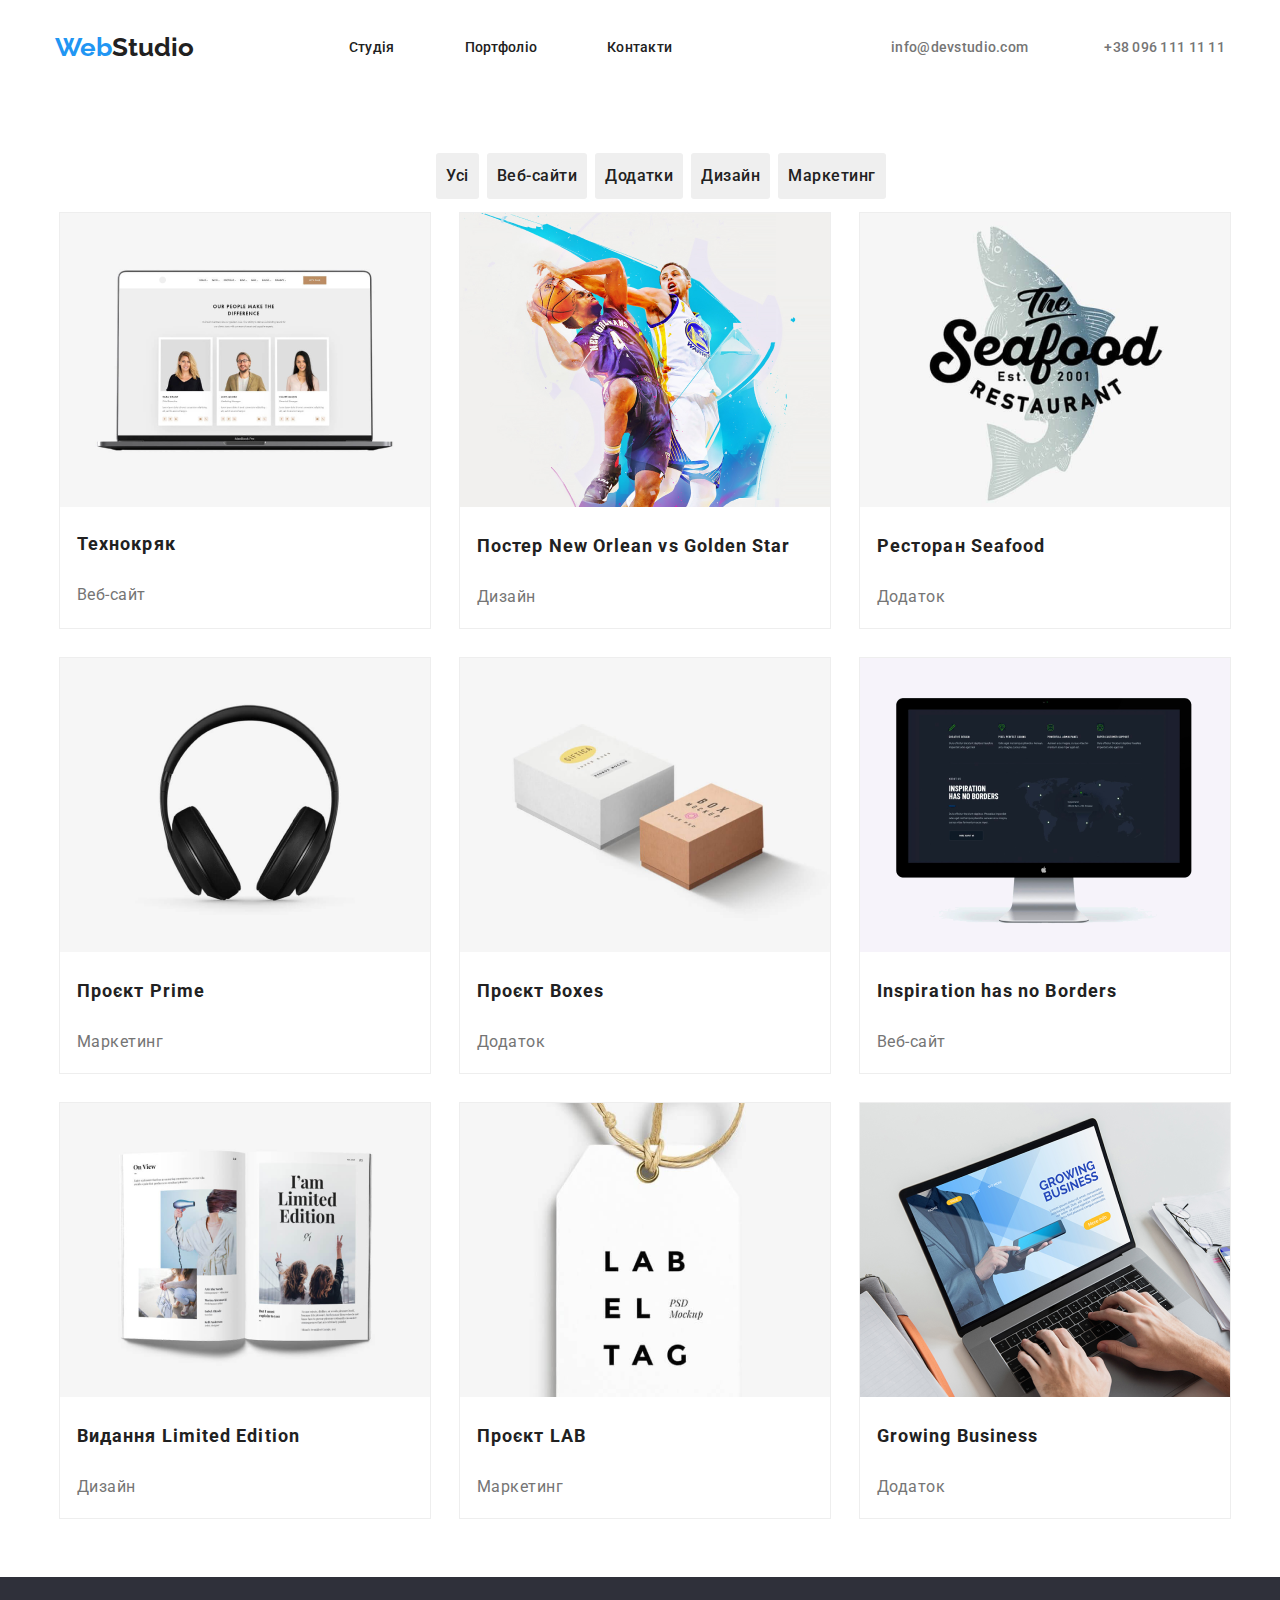
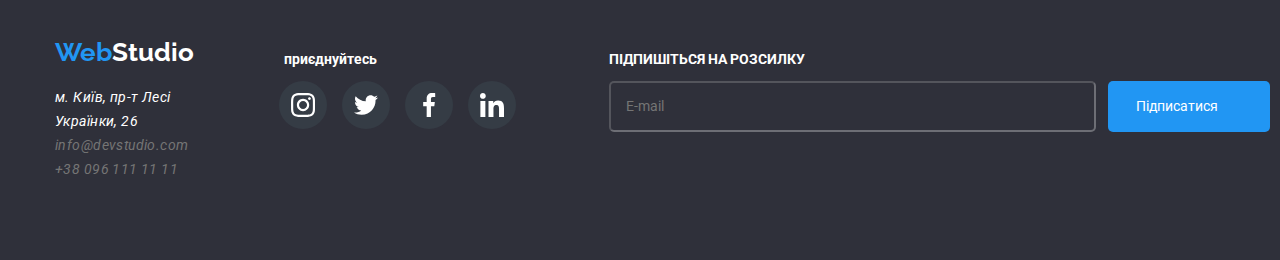
==== commit c4e5de93: "done" ====
--- a/portfolio.html
+++ b/portfolio.html
@@ -1,26 +1,29 @@
 <!DOCTYPE html>
 <html lang="en">
-  <head>
-    <meta charset="UTF-8" />
-    <meta name="viewport" content="width=device-width, initial-scale=1.0" />
-    <title>Портфоліо</title>
-    <link rel="preconnect" href="https://fonts.googleapis.com">
-<link rel="preconnect" href="https://fonts.gstatic.com" crossorigin>
-<link href="https://fonts.googleapis.com/css2?family=Raleway:wght@700&family=Roboto:wght@400;500;700;900&display=swap" rel="stylesheet">
-<link rel="stylesheet" href="normalize.css">
-    <link rel="stylesheet" href="style.css">
-  </head>
-  <body>
-    <header class="header">
-      <div class="container">
-        <div class="flex-container">
-          <a class="logo" href="index.html"><span class="blue">Web</span>Studio</a>
+
+<head>
+  <meta charset="UTF-8" />
+  <meta name="viewport" content="width=device-width, initial-scale=1.0" />
+  <title>Портфоліо</title>
+  <link rel="preconnect" href="https://fonts.googleapis.com">
+  <link rel="preconnect" href="https://fonts.gstatic.com" crossorigin>
+  <link href="https://fonts.googleapis.com/css2?family=Raleway:wght@700&family=Roboto:wght@400;500;700;900&display=swap"
+    rel="stylesheet">
+  <link rel="stylesheet" href="normalize.css">
+  <link rel="stylesheet" href="style.css">
+</head>
+
+<body>
+  <header class="header">
+    <div class="container">
+      <div class="flex-container">
+        <a class="logo" href="index.html"><span class="blue">Web</span>Studio</a>
         <nav class="navigation">
           <ul class="navigation-list">
             <li class="navigation-item">
               <a class="navigation-link" href="index.html">Студія</a>
             </li>
-            <li class="navigation-item" >
+            <li class="navigation-item">
               <a class="navigation-link" href="portfolio.html">Портфоліо</a>
             </li>
             <li class="navigation-item">
@@ -36,13 +39,14 @@
             <a class="contacts-link" href="tel:+380961111111">+38 096 111 11 11</a>
           </li>
         </ul>
-        </div>
       </div>
-           
-          </header>
-    <main>
-      <section class="sub-hero">
-        <div class="container">
+    </div>
+    </div>
+
+  </header>
+  <main>
+    <section class="sub-hero">
+      <div class="container">
         <ul class="sub-hero-list">
           <li class="sub-hero-item">
             <button class="sub-hero-btn">Усі</button>
@@ -52,83 +56,151 @@
           <li class="sub-hero-item"><button class="sub-hero-btn">Дизайн</button></li>
           <li class="sub-hero-item"><button class="sub-hero-btn">Маркетинг</button></li>
         </ul>
+       
         <ul class="sub-hero-list-img">
-          <li class="sub-hero-list-img-item">
-            <img src="img/portfolio1.png" class="item-img" alt="portfolio1" />
-            <div class="border">
-                <h3 class="sub-hero-title">Технокряк</h3>
-                <p class="sub-hero-position">Веб-сайт</p>
-            </div>
-          </li>
+         
+            
+          <li class="sub-hero-list-img-item">
+            <div class="box">
+              
+              <img src="img/portfolio1.png" class="item-img" alt="portfolio1" />
+
+
+              <div class="overlay">
+                <p>Ресурс пропонує комплексні пропозиції з різним рівнем функціоналу та сервісів. Все це дозволить відвідувачу отримати вичерпні відомості про компанію чи приватну особу.<p>
+              </div>
+            </div>
+           
+            <div class="border">
+              <h3 class="sub-hero-title">Технокряк</h3>
+              <p class="sub-hero-position">Веб-сайт</p>
+            </div>
+           
+          </li>
+        
           <li class="sub-hero-list-img-item">
             <img src="img/portfolio2.png" alt="portfolio2">
             <div class="border">
-             <h3 class="sub-hero-title">Постер New Orlean vs Golden Star</h3>
-             <p class="sub-hero-position">Дизайн</p>
+              <h3 class="sub-hero-title">Постер New Orlean vs Golden Star</h3>
+              <p class="sub-hero-position">Дизайн</p>
             </div>
           </li>
           <li class="sub-hero-list-img-item">
             <img src="img/portfolio3.png" alt="portfolio3">
             <div class="border">
-                <h3 class="sub-hero-title">Ресторан Seafood</h3>
-                <p class="sub-hero-position">Додаток</p>
+              <h3 class="sub-hero-title">Ресторан Seafood</h3>
+              <p class="sub-hero-position">Додаток</p>
             </div>
           </li>
           <li class="sub-hero-list-img-item">
             <img src="img/portfolio4.png" alt="portfolio4">
             <div class="border">
-                <h3 class="sub-hero-title">Проєкт Prime</h3>
-                <p class="sub-hero-position">Маркетинг</p>
+              <h3 class="sub-hero-title">Проєкт Prime</h3>
+              <p class="sub-hero-position">Маркетинг</p>
             </div>
           </li>
           <li class="sub-hero-list-img-item">
             <img src="img/portfolio5.png" alt="portfolio5">
             <div class="border">
-                <h3 class="sub-hero-title">Проєкт Boxes</h3>
-                <p class="sub-hero-position">Додаток</p>
+              <h3 class="sub-hero-title">Проєкт Boxes</h3>
+              <p class="sub-hero-position">Додаток</p>
             </div>
           </li>
           <li class="sub-hero-list-img-item">
             <img src="img/portfolio6.png" alt="portfolio6">
             <div class="border">
-                <h3 class="sub-hero-title">Inspiration has no Borders</h3>
-                <p class="sub-hero-position">Веб-сайт</p>
+              <h3 class="sub-hero-title">Inspiration has no Borders</h3>
+              <p class="sub-hero-position">Веб-сайт</p>
             </div>
           </li>
           <li class="sub-hero-list-img-item">
             <img src="img/portfolio7.png" alt="portfolio7">
             <div class="border">
-                <h3 class="sub-hero-title">Видання Limited Edition</h3>
-                <p class="sub-hero-position">Дизайн</p>
+              <h3 class="sub-hero-title">Видання Limited Edition</h3>
+              <p class="sub-hero-position">Дизайн</p>
             </div>
           </li>
           <li class="sub-hero-list-img-item">
             <img src="img/portfolio8.png" alt="portfolio8">
             <div class="border">
-                <h3 class="sub-hero-title">Проєкт LAB</h3>
-                <p class="sub-hero-position">Маркетинг</p>
+              <h3 class="sub-hero-title">Проєкт LAB</h3>
+              <p class="sub-hero-position">Маркетинг</p>
             </div>
           </li>
           <li class="sub-hero-list-img-item">
             <img src="img/portfolio9.png" alt="portfolio9">
             <div class="border">
-                <h3 class="sub-hero-title">Growing Business</h3>
-                <p class="sub-hero-position">Додаток</p>
+              <h3 class="sub-hero-title">Growing Business</h3>
+              <p class="sub-hero-position">Додаток</p>
             </div>
           </li>
         </ul>
       </div>
-      </section>
-    </main>
-    <footer class="footer">
-      <div class="container">
-        <a class="footer-logo" href="index.html"><span class="blue">Web</span>Studio</a>
+    </section>
+  </main>
+  <footer class="footer">
+    <div class="container">
+      <div class="flex-footer">
+        <div class="footer-left">
+      <a class="footer-logo" href="index.html"><span class="blue">Web</span>Studio</a>
       <address class="address">
         <a class="address-location" href="#">м. Київ, пр-т Лесі Українки, 26</a><br>
         <a class="address-link" href="mailto:info@devstudio.com">info@devstudio.com</a><br>
         <a class="address-link" href="tel:+380961111111">+38 096 111 11 11</a>
       </address>
+    </div>
+      <div class="footer-social">
+        <h3 class="footer-social-title">приєднуйтесь</h3>
+        <article class="article-social">
+          <a href="#" class="social-link">
+            <svg class="footer-svg"><use xlink:href="#icon-instagram-2-1">
+              <symbol id="icon-instagram-2-1" viewBox="0 0 32 32">
+                <path d="M31.969 9.408c-0.075-1.7-0.35-2.869-0.744-3.882-0.406-1.075-1.032-2.038-1.851-2.838-0.8-0.813-1.769-1.444-2.832-1.844-1.019-0.394-2.182-0.669-3.882-0.744-1.713-0.081-2.257-0.1-6.601-0.1s-4.888 0.019-6.595 0.094c-1.7 0.075-2.869 0.35-3.882 0.744-1.075 0.406-2.038 1.031-2.838 1.85-0.813 0.8-1.444 1.769-1.844 2.832-0.394 1.019-0.669 2.182-0.744 3.882-0.081 1.713-0.1 2.257-0.1 6.601s0.019 4.888 0.094 6.595c0.075 1.7 0.35 2.869 0.744 3.882 0.406 1.075 1.038 2.038 1.85 2.838 0.8 0.813 1.769 1.444 2.832 1.844 1.019 0.394 2.182 0.669 3.882 0.744 1.706 0.075 2.25 0.094 6.595 0.094s4.888-0.019 6.595-0.094c1.7-0.075 2.869-0.35 3.882-0.744 2.151-0.832 3.851-2.532 4.682-4.682 0.394-1.019 0.669-2.182 0.744-3.882 0.075-1.707 0.094-2.251 0.094-6.595s-0.006-4.888-0.081-6.595zM29.087 22.473c-0.069 1.563-0.331 2.407-0.55 2.969-0.538 1.394-1.644 2.5-3.038 3.038-0.563 0.219-1.413 0.481-2.969 0.55-1.688 0.075-2.194 0.094-6.464 0.094s-4.782-0.019-6.464-0.094c-1.563-0.069-2.407-0.331-2.969-0.55-0.694-0.256-1.325-0.663-1.838-1.194-0.531-0.519-0.938-1.144-1.194-1.838-0.219-0.563-0.481-1.413-0.55-2.969-0.075-1.688-0.094-2.194-0.094-6.464s0.019-4.782 0.094-6.464c0.069-1.563 0.331-2.407 0.55-2.969 0.256-0.694 0.663-1.325 1.2-1.838 0.519-0.531 1.144-0.938 1.838-1.194 0.563-0.219 1.413-0.481 2.969-0.55 1.688-0.075 2.194-0.094 6.464-0.094 4.276 0 4.782 0.019 6.464 0.094 1.563 0.069 2.407 0.331 2.969 0.55 0.694 0.256 1.325 0.662 1.838 1.194 0.531 0.519 0.938 1.144 1.194 1.838 0.219 0.563 0.481 1.413 0.55 2.969 0.075 1.688 0.094 2.194 0.094 6.464s-0.019 4.77-0.094 6.458z"></path>
+                <path d="M16.059 7.783c-4.538 0-8.22 3.682-8.22 8.22s3.682 8.22 8.22 8.22c4.539 0 8.22-3.682 8.22-8.22s-3.682-8.22-8.22-8.22zM16.059 21.335c-2.944 0-5.332-2.388-5.332-5.332s2.388-5.332 5.332-5.332c2.944 0 5.332 2.388 5.332 5.332s-2.388 5.332-5.332 5.332z"></path>
+                <path d="M26.524 7.458c0 1.060-0.859 1.919-1.919 1.919s-1.919-0.859-1.919-1.919c0-1.060 0.859-1.919 1.919-1.919s1.919 0.859 1.919 1.919z"></path>
+                </symbol>
+            </use></svg>
+          </a>
+          <a href="#" class="social-link">
+            <svg class="footer-svg"><use xlink:href="#icon-twitter-1-1"><symbol id="icon-twitter-1-1" viewBox="0 0 32 32">
+              <path d="M32 6.078c-1.19 0.522-2.458 0.868-3.78 1.036 1.36-0.812 2.398-2.088 2.886-3.626-1.268 0.756-2.668 1.29-4.16 1.588-1.204-1.282-2.92-2.076-4.792-2.076-3.632 0-6.556 2.948-6.556 6.562 0 0.52 0.044 1.020 0.152 1.496-5.454-0.266-10.28-2.88-13.522-6.862-0.566 0.982-0.898 2.106-0.898 3.316 0 2.272 1.17 4.286 2.914 5.452-1.054-0.020-2.088-0.326-2.964-0.808 0 0.020 0 0.046 0 0.072 0 3.188 2.274 5.836 5.256 6.446-0.534 0.146-1.116 0.216-1.72 0.216-0.42 0-0.844-0.024-1.242-0.112 0.85 2.598 3.262 4.508 6.13 4.57-2.232 1.746-5.066 2.798-8.134 2.798-0.538 0-1.054-0.024-1.57-0.090 2.906 1.874 6.35 2.944 10.064 2.944 12.072 0 18.672-10 18.672-18.668 0-0.29-0.010-0.57-0.024-0.848 1.302-0.924 2.396-2.078 3.288-3.406z"></path>
+              </symbol></use></svg>
+          </a>
+          <a href="#" class="social-link">
+            <svg class="footer-svg"><use xlink:href="#icon-facebook-1-1"><symbol id="icon-facebook-1-1" viewBox="0 0 32 32">
+              <path d="M21.329 5.313h2.921v-5.088c-0.504-0.069-2.237-0.225-4.256-0.225-4.212 0-7.097 2.649-7.097 7.519v4.481h-4.648v5.688h4.648v14.312h5.699v-14.311h4.46l0.708-5.688h-5.169v-3.919c0.001-1.644 0.444-2.769 2.735-2.769z"></path>
+              </symbol></use></svg>
+          </a>
+          <a href="#" class="social-link">
+            <svg class="footer-svg"><use xlink:href="#icon-linkedin-1-1"><symbol id="icon-linkedin-1-1" viewBox="0 0 32 32">
+              <path d="M31.992 32v-0.001h0.008v-11.736c0-5.741-1.236-10.164-7.948-10.164-3.227 0-5.392 1.771-6.276 3.449h-0.093v-2.913h-6.364v21.364h6.627v-10.579c0-2.785 0.528-5.479 3.977-5.479 3.399 0 3.449 3.179 3.449 5.657v10.401h6.62z"></path>
+              <path d="M0.528 10.636h6.635v21.364h-6.635v-21.364z"></path>
+              <path d="M3.843 0c-2.121 0-3.843 1.721-3.843 3.843s1.721 3.879 3.843 3.879c2.121 0 3.843-1.757 3.843-3.879-0.001-2.121-1.723-3.843-3.843-3.843v0z"></path>
+              </symbol></use></svg>
+          </a>
+      </article>
+      
+
       </div>
-    </footer>
-  </body>
-</html>
+      <div class="footer-right">
+        <h3 class="footer-right-title">Підпишіться на розсилку</h3>
+        <article class="footer-article-right">
+            <form class="footer-form-right">
+                <label>
+                  <input class="footer-right-input" type="email" id="email" name="email" required="" placeholder="E-mail">
+                </label>
+                
+            </form>
+            <button type="button" class="footer-button-right">
+                <g>Підписатися</g><svg width="24px" height="24px" class="svg-footer-button-subscribe">
+                    <use href="./symbol-defs-footer-HW4.svg#icon-icon-send"></use>
+                </svg>
+            </button>
+        </article>
+    </div>
+    </div>
+    </div>
+  </footer>
+</body>
+
+</html>--- a/style.css
+++ b/style.css
@@ -1,34 +1,40 @@
-
-:root{
+:root {
     --logo-color: #2196F3;
-   --main-background-color: #2F303A; 
-    --font-color:#FFFFFF;
+    --main-background-color: #2F303A;
+    --font-color: #FFFFFF;
     --title-color: #212121;
-    --nav-color:#757575;
+    --nav-color: #757575;
     --team-background-color: #F5F4FA;
-    --header-background-color:#ECECEC ;
+    --header-background-color: #ECECEC;
     --sub-hero-backgroundcolor: #EEEEEE;
 }
-body{
+
+
+
+body {
     font-family: 'Roboto', sans-serif;
     font-size: 14px;
     font-weight: 400;
 
 }
-.header{
+
+.header {
     padding: 25px 0;
 }
-.container{
+
+.container {
     width: 1170px;
     padding: 0 15px;
     margin: 0 auto;
 }
-.flex-container{
+
+.flex-container {
     display: flex;
     justify-content: space-between;
     align-items: center;
-  }
-.logo{
+}
+
+.logo {
     font-family: 'Raleway', sans-serif;
     font-size: 26px;
     font-weight: 700;
@@ -39,53 +45,70 @@
     line-height: 30.52px;
     letter-spacing: 3%;
 }
-.navigation-list{
+
+.navigation-list {
     list-style: none;
     display: flex;
     justify-content: flex-start;
 }
-.navigation-item{
+
+.navigation-item {
     margin-right: 70px;
     font-weight: 500;
     font-size: 14px;
     line-height: 16.41px;
-   letter-spacing: 2%;
-}
-.blue{
+    letter-spacing: 2%;
+}
+
+.blue {
     color: var(--logo-color);
 }
-.navigation-link{
+
+.navigation-link {
     font-weight: 500;
     letter-spacing: 0.28px;
     color: var(--title-color);
     text-decoration: none;
-}
+    padding-bottom: 30px;
+}
+
 .navigation-link:hover,
-.navigation-link:focus{
+.navigation-link:focus {
     color: var(--logo-color);
-}
-.contacts{
+    border-bottom: 4px solid var(--logo-color);
+}
+
+.contacts {
     list-style: none;
     display: flex;
 }
-.contacts-item:not(:last-child){
+
+.contacts-item:not(:last-child) {
     margin-right: 76px;
 }
-.contacts-link{
+
+.contacts-link {
     font-weight: 500;
     letter-spacing: 0.28px;
     color: var(--nav-color);
     text-decoration: none;
 }
+
 .contacts-link:hover,
-.contacts-link:focus{
+.contacts-link:focus {
     color: var(--logo-color);
 }
-.hero{
+
+.hero {
     background-color: var(--main-background-color);
     padding: 200px 0;
-}
-.hero-title{
+    background-image: url(img/Img.png);
+    background-size: cover;
+    opacity: 0.9;
+    background-image: radial-gradient();
+}
+
+.hero-title {
     text-align: center;
     font-size: 44px;
     font-weight: 900;
@@ -94,7 +117,8 @@
     text-transform: uppercase;
     color: var(--font-color);
 }
-.hero-btn{
+
+.hero-btn {
     text-align: center;
     font-size: 16px;
     font-weight: 700;
@@ -106,96 +130,491 @@
     display: block;
     color: var(--team-background-color);
 }
-.info-list{
- padding: 94px 0;
- display: flex;
- justify-content: space-between;
- list-style: none;
-}
-.info-item{
+
+.backdrop {
+    position: fixed;
+    top: 0;
+    left: 0;
+    width: 100%;
+    height: 100%;
+    background-color: rgba(0, 0, 0, 0.5);
+    display: flex;
+    align-items: center;
+    justify-content: center;
+    z-index: 10;
+}
+
+.modal {
+    background: white;
+    padding: 20px;
+    border-radius: 8px;
+    width: 528px;
+    height: 581px;
+    position: relative;
+}
+
+.modal h2 {
+    margin-top: 40px;
+    font-size: 20px;
+    text-align: center;
+}
+
+.modal form {
+    display: flex;
+    flex-direction: column;
+}
+
+.modal label {
+    margin-bottom: 5px;
+    font-weight: bold;
+    font-size: 12px;
+    color: #757575;
+    font-weight: 300px;
+}
+
+.modal input,
+.modal textarea {
+    padding: 10px;
+    margin-bottom: 15px;
+    border: 1px solid #ccc;
+    border-radius: 4px;
+    font-size: 14px;
+}
+
+.modal textarea {
+    resize: vertical;
+}
+
+
+
+.modal .close:hover {
+    color: var(--blue-color);
+}
+
+.modal .button-modal-list {
+    top: 10px;
+    right: 10px;
+    background: none;
+    border: none;
+    font-size: 20px;
+    cursor: pointer;
+    background-color: var(--blue-color);
+    color: #FFFFFF;
+}
+
+.modal .close {
+    position: absolute;
+    top: 10px;
+    right: 10px;
+    border-radius: 30px;
+    width: 20px;
+    height: 20px;
+    cursor: pointer;
+    background-color: #f5f5f5;
+    border-color: #FFFFFF;
+    border: 0px solid;
+
+}
+
+.modal .checkbox-label {
+    display: flex;
+    margin-bottom: 15px;
+    display: flex;
+    justify-content: center;
+    font-size: 14px;
+}
+
+.modal .checkbox-label input {
+    margin-right: 10px;
+}
+
+.checkbox-label a {
+    color: var(--blue-color);
+    border-bottom: 1px solid var(--blue-color);
+}
+
+.is-hidden {
+    display: none;
+}
+
+.button-modal-list {
+    width: 200px;
+    height: 50px;
+    margin-left: 156px;
+}
+
+.svg-modal-icon:hover input {
+    fill: var(--blue-color);
+
+}
+
+.div-modal-icon:hover svg {
+    color: #2196F3
+}
+
+.modal input:hover {
+    border-color: #2196F3;
+}
+
+.div-modal-icon-svg:hover .svg-modal-icon {
+    fill: #2196F3;
+}
+
+.div-modal-icon-svg-2:hover .svg-modal-icon {
+    fill: #2196F3;
+}
+
+.div-modal-icon-svg-3:hover .svg-modal-icon {
+    fill: #2196F3;
+}
+
+.div-svg-modal-icon-input:hover {
+    color: #2196F3;
+}
+
+.div-modal-icon-input {
+    position: relative;
+}
+
+.div-modal-icon-svg {
+    position: absolute;
+    top: 127px;
+    left: 62px;
+}
+
+.div-modal-icon-svg-2 {
+    position: absolute;
+    top: 200px;
+    left: 62px;
+}
+
+.div-modal-icon-svg-3 {
+    position: absolute;
+    top: 271px;
+    left: 62px;
+}
+
+.input-modal {
+    width: 448px;
+}
+
+.textarea-modal {
+    width: 448px;
+    height: 100px;
+}
+
+.form-modal {
+    margin-left: 30px;
+}
+
+.info-list {
+    padding: 94px 0;
+    display: flex;
+    justify-content: space-between;
+    list-style: none;
+}
+
+.info-item {
     margin: 0 30px;
 }
 
-
-.list-title{
+.list-item:nth-child(1)::before {
+    content: url("img/antenna\ 1.svg");
+    display: flex;
+    width: 270px;
+    height: 120px;
+    justify-content: center;
+    background-color: var(--team-background-color);
+    align-items: center;
+}
+
+.list-item:nth-child(2)::before {
+    content: url("img/clock\ 1.svg");
+    display: flex;
+    width: 270px;
+    height: 120px;
+    justify-content: center;
+    background-color: var(--team-background-color);
+    align-items: center;
+}
+
+.list-item:nth-child(3)::before {
+    content: url("img/diagram\ 1.svg");
+    display: flex;
+    width: 270px;
+    height: 120px;
+    justify-content: center;
+    background-color: var(--team-background-color);
+    align-items: center;
+}
+
+.list-item:nth-child(4)::before {
+    content: url("img/astronaut\ 1.svg");
+    display: flex;
+    width: 270px;
+    height: 120px;
+    justify-content: center;
+    background-color: var(--team-background-color);
+    align-items: center;
+}
+
+.list-title {
     font-size: 14px;
     font-weight: 700;
     letter-spacing: 0.42px;
     text-transform: uppercase;
     color: var(--title-color);
-  
-}
-.list-text{
+
+}
+
+
+
+.list-text {
     font-size: 14px;
     font-weight: 400;
-    line-height:171.429%;
+    line-height: 171.429%;
     letter-spacing: 0.42px;
-color: var(--nav-color);
-
-}
-.work{
-    
-}
-.title{
+    color: var(--nav-color);
+
+}
+
+
+.our-team h2 {
+    font-weight: 700;
+    font-size: 36px;
+    line-height: 1.16;
+}
+
+.our-team-worker-description h3 {
+    font-weight: 500;
+    font-size: 16px;
+    line-height: 1.18;
+}
+
+.our-team-worker-description p {
+    font-weight: 400;
+    font-size: 16px;
+    line-height: 1.18;
+}
+
+
+.what-we-work-img {
+    display: flex;
+    justify-content: space-between;
+}
+
+.our-team h2 {
+    text-align: center;
+}
+
+.our-team-list {
+    display: flex;
+    justify-content: space-between;
+}
+
+
+figure.our-team-item {
+    margin: 0;
+    width: 270px;
+    text-align: center;
+}
+
+.our-team-item img {
+    width: 100%;
+}
+
+.our-team {
+    padding: 50px 0;
+    background-color: var(--whitegray-color);
+}
+
+.our-team-item {
+    background-color: white;
+}
+
+.our-team-item {
+    box-shadow: 0px 4px 8px 3px rgba(0, 0, 0, 0.19);
+}
+
+.our-team-item {
+    box-shadow: 0px 4px 8px 3px rgba(0, 0, 0, 0.19);
+}
+
+.work-title {
     text-align: center;
     font-size: 36px;
     font-weight: 700;
     letter-spacing: 1.08px;
     color: var(--title-color);
-   
-        margin-bottom: 50px;
-}
-.work-list{
+
+    margin-bottom: 50px;
+}
+
+.work-list {
     list-style: none;
     padding: 36px 0;
     display: flex;
-    }
-
-.work-img{
-    width: 370px;
-height: 294px;
-padding: 10px 0;
-margin-right: 24px;
-}
-.team{
- background-color: var(--team-background-color);
-    padding: 94px;
-}
-.team-list{
+}
+
+.what-we-work-img {
+    display: flex;
+    justify-content: space-between;
+}
+
+.what-we-work-img-div {
+    position: relative;
+}
+
+.work-img {
+    width: 100%;
+    height: 100%;
+    object-fit: cover;
+    display: block;
+}
+
+.work-text {
+    color: var(--font-color);
+    position: absolute;
+    left: 0;
+    bottom: 0;
+    background-color: rgb(33, 33, 33, 0.6);
+    width: 89%;
+    text-align: center;
+    text-transform: uppercase;
+    font-size: 14px;
+    font-family: 'Roboto', sans-serif;
+    font-weight: 700;
+    display: block;
+    padding: 20px;
+    margin: 0;
+}
+
+.our-team {
+    padding: 50px 0;
+    background-color: var(--whitegray-color);
+}
+
+.our-team-title {
+    text-align: center;
+    margin-bottom: 50px;
+    font-weight: 700;
+    font-size: 36px;
+    line-height: 1.16;
+}
+
+.our-team-list {
+    display: flex;
+    justify-content: space-between;
+}
+
+figure.our-team-item {
+    margin: 0;
+    width: 270px;
+    text-align: center;
+}
+
+.our-team-item img {
+    width: 100%;
+    border-style: none;
+}
+
+.our-team-div-svg {
+    display: flex;
+    justify-content: space-around;
+    padding-top: 10px;
+    padding-bottom: 40px;
+}
+
+.social-icon-list {
+    display: flex;
     list-style: none;
-    padding: 30px 0;
-    display: flex;
+    padding: 0;
+}
+
+.social-icon-list-item {
+    text-decoration: none;
+}
+
+.social-team-link {
+    padding: 10px;
+    height: 20px;
+}
+
+.icon {
+    display: inline-block;
+    width: 20px;
+    height: 20px;
+    stroke-width: 0;
+    stroke: none;
+    fill: #AFB1B8;
+}
+
+
+.social-team-link:hover {
+    background-color: #2196F3;
+    border-radius: 30px;
+    fill: white;
+}
+
+.social-link:hover {
+    background-color: #2196F3;
+    border-radius: 30px;
+    fill: white;
+}
+
+.social-icon-list-item:hover {
+    fill: white;
+}
+
+.title-clients {
+    text-align: center;
+    font-size: 36px;
+    font-weight: 700;
+    letter-spacing: 1.08px;
+    color: var(--title-color);
+    margin-bottom: 50px;
+    padding-top: 94px;
+}
+
+.clients-list {
+    list-style: none;
+    display: flex;
+}
+
+.clients-list-item {
+    gap: 30px;
     justify-content: space-between;
-}
-.list-item{
-    width: 270px;
-    background-color: var(--font-color);
-}
-.team-wrap{
-    text-align: center;
-}
-.photo{
-    width: 270px;
-height: 260px;
-display: block;
-}
-.team-name{
-    color: var(--title-color);
-    font-size: 16px;
-    font-weight: 500;
-    letter-spacing: 0.48px;
-}
-.team.position{
-    color: var(--nav-color);
-    font-size: 16px;
-    font-weight: 400;
-    letter-spacing: 0.48px;
-}
-.footer{
+    display: flex;
+    padding-right: 30px;
+    width: 100%;
+}
+
+.item-svg {
+    border: 1px solid rgba(175, 177, 184, 1)
+}
+
+.item-svg:hover {
+    border: 1px solid rgba(33, 150, 243, 1);
+    fill: #2196F3;
+}
+
+.item-svg {
+    fill: #AFB1B8;
+    width: 106px;
+    height: 60px;
+}
+
+.footer {
     background-color: var(--main-background-color);
     padding: 60px 0;
 }
-.footer-logo{
+
+.flex-footer {
+    display: flex;
+    justify-content: flex-start;
+}
+
+.footer-logo {
     color: var(--font-color);
     font-family: 'Raleway', sans-serif;
     font-size: 26px;
@@ -206,10 +625,12 @@
     line-height: 30.52px;
     letter-spacing: 3%;
 }
-.address{
+
+.address {
     padding: 18px 0;
 }
-.address-location{
+
+.address-location {
     color: var(--font-color);
     font-size: 14px;
     font-weight: 400;
@@ -217,61 +638,198 @@
     letter-spacing: 0.42px;
     text-decoration: none;
 }
-.address-link{
+
+.address-link {
     color: var(--nav-color);
     font-size: 14px;
     font-weight: 400;
     line-height: 171.429%;
     letter-spacing: 0.42px;
     text-decoration: none;
-    
-}
-.sub-hero{
+}
+
+.footer-social {
+    margin-left: 70px;
+}
+
+.footer-social-title {
+    color: #FFFFFF;
+    font-size: 14px;
+    margin-left: 20px;
+}
+
+.social-icon-list {
+    display: flex;
+    justify-content: center;
+}
+
+.article-social {
+    display: flex;
+    justify-content: center;
+}
+
+.social-link {
+    fill: #FFFFFF;
+    width: 24px;
+    height: 24px;
+    padding: 12px;
+    margin-left: 15px;
+    background-color: rgb(53, 60, 69);
+    border-radius: 30px;
+}
+
+.footer-svg {
+    width: 24px;
+    height: 24px;
+}
+
+.footer-right {
+    margin-left: 93px;
+}
+
+.footer-right-title {
+    color: var(--font-color);
+    font-size: 14px;
+    text-transform: uppercase;
+}
+
+.footer-article-right {
+    display: flex;
+}
+
+.footer-right-input {
+    padding: 15px 290px 15px 15px;
+    background-color: #2F303A;
+    border-color: rgb(255, 255, 255, 0.3);
+    border-radius: 5px;
+}
+
+.footer-button-right {
+    margin-left: 12px;
+    padding: 10px 28px;
+    align-items: center;
+    border: 0px;
+    background-color: var(--logo-color);
+    color: var(--font-color);
+    border-radius: 5px;
+    display: flex;
+    justify-content: center;
+}
+
+
+
+
+
+
+
+
+
+.sub-hero {
     padding: 45px;
 }
-.sub-hero-list{
+
+.sub-hero-list {
     list-style: none;
     display: flex;
     justify-content: center;
-   
-}
-.sub-hero-btn{
+    max-width: 1200px;
+
+}
+
+.sub-hero-btn:hover {
+    background-color: var(--logo-color);
+    -webkit-box-shadow: 5px 12px 15px -10px rgba(0, 0, 0, 0.86);
+    box-shadow: 5px 12px 15px -10px rgba(0, 0, 0, 0.86);
+}
+
+.sub-hero-btn {
     font-size: 16px;
     color: var(--title-color);
     font-weight: 500;
-    line-height:  162.5%;
+    line-height: 162.5%;
     letter-spacing: 0.48px;
     border: none;
     margin-right: 8px;
-    padding: 5px;
-}
-.sub-hero-title{
+    padding: 10px;
+    border-radius: 3px;
+
+}
+
+.sub-hero-title {
     font-size: 18px;
     font-weight: 700;
     line-height: 200%;
     letter-spacing: 1.08px;
     color: var(--title-color);
 }
-.sub-hero-list-img:not(:nth-child(3n)){
+
+.sub-hero-list-img {
     list-style: none;
     display: flex;
     flex-wrap: wrap;
-    justify-content: space-between;
-  
-}
-.sub-hero-list-img-item{
-
-}
-.sub-hero-list-img-item{
-    border: 1px solid #EEEEEE;
-}
-.border{
+
+    max-width: 1200px;
+    gap: 30px;
+    padding: 0;
+
+}
+
+.sub-hero-list-img-item:hover {
+    -webkit-box-shadow: 0px 10px 13px -7px #000000, 0px 8px 12px -5px rgba(0, 0, 0, 0);
+    box-shadow: 0px 10px 13px -7px #000000, 0px 8px 12px -5px rgba(0, 0, 0, 0);
+}
+
+.sub-hero-list-img-item {
+    outline: var(--sub-hero-backgroundcolor) 0.5px solid;
+
+    flex-basis: calc((100% - 60px) / 3);
+}
+
+.border {
     padding: 0 17px;
 }
-.sub-hero-position{
+
+.sub-hero-position {
     color: var(--nav-color);
     font-size: 16px;
     font-weight: 400;
     line-height: 187.5%;
     letter-spacing: 0.48px;
-}+}
+
+img {
+    width: 100%;
+}
+.box {
+    position: relative;
+    width: 370px;
+    height: 295px;
+    margin: 0 auto;
+    overflow: hidden;
+  }
+  
+  .overlay {
+    position: absolute;
+    top: 0;
+    left: 0;
+    width: 100%;
+    height: 100%;
+    background-color: #2196F3;
+  opacity: 90%;
+    transform: translatey(100%);
+    transition: transform 250ms ease-in-out;
+  }
+  
+  .box:hover .overlay {
+    transform: translatey(0);
+  }
+  
+  .overlay p {
+font-size: 18px;
+font-weight: 400;
+line-height: 28px;
+letter-spacing: 0.03em;
+text-align: left;
+color: var(--font-color);
+padding: 25px;
+  }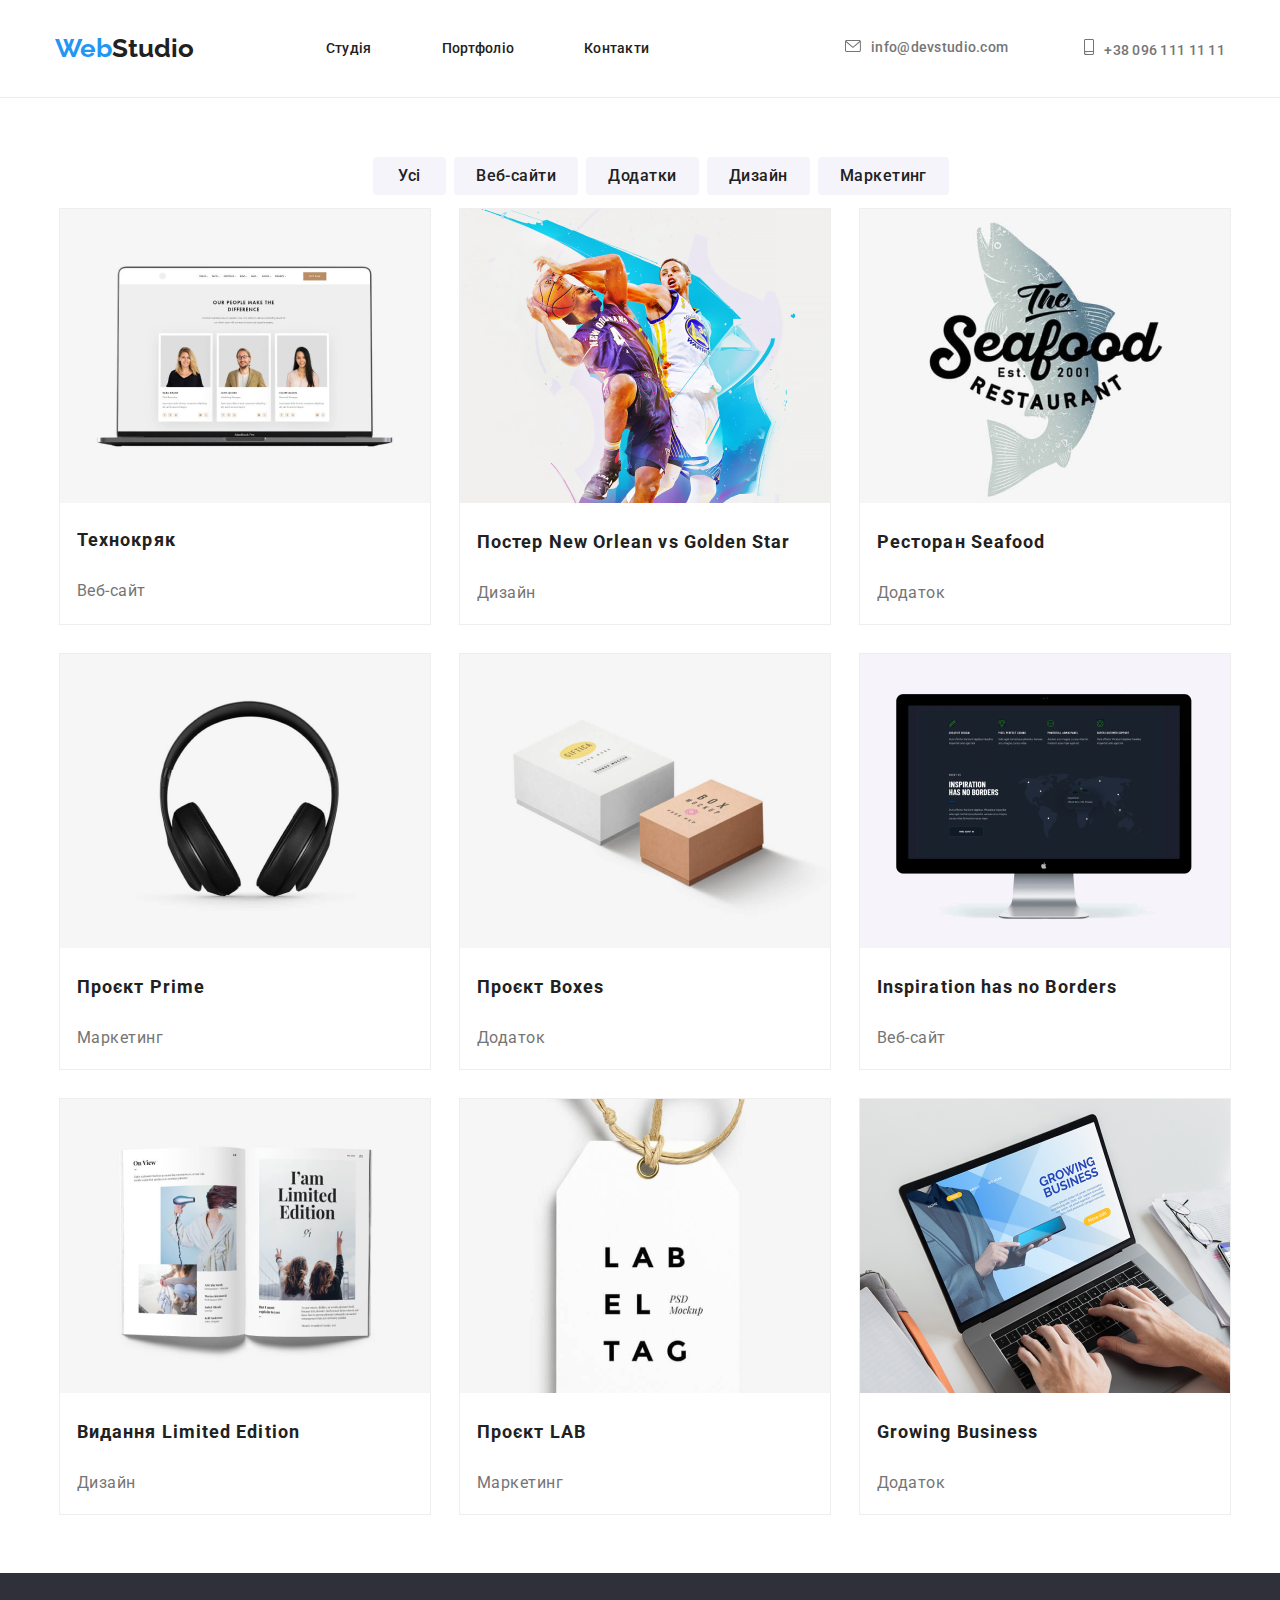
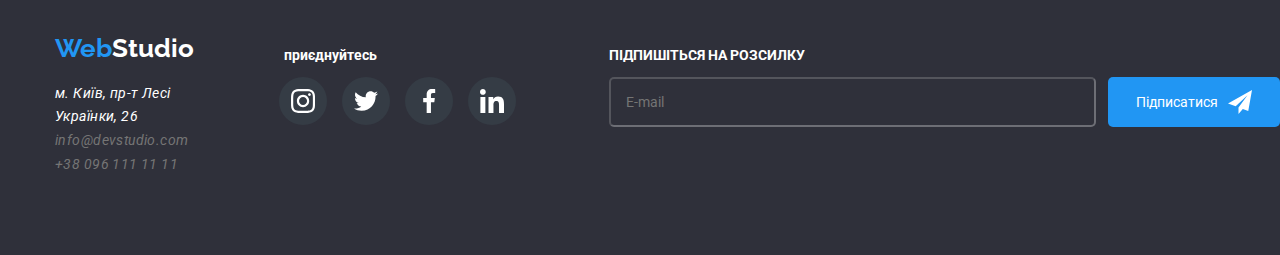
==== commit af6ecd15: "gg" ====
--- a/portfolio.html
+++ b/portfolio.html
@@ -21,7 +21,10 @@
         <nav class="navigation">
           <ul class="navigation-list">
             <li class="navigation-item">
-              <a class="navigation-link" href="index.html">Студія</a>
+              <a class="navigation-link" href="index.html">
+                Студія
+                
+              </a>
             </li>
             <li class="navigation-item">
               <a class="navigation-link" href="portfolio.html">Портфоліо</a>
@@ -33,10 +36,15 @@
         </nav>
         <ul class="contacts">
           <li class="contacts-item">
-            <a class="contacts-link" href="mailto:info@devstudio.com">info@devstudio.com</a>
+            <a class="contacts-link" href="mailto:info@devstudio.com"><svg class="icon-header-mail"><use xlink:href="#icon-envelope"><symbol id="icon-envelope" viewBox="0 0 43 32">
+              <path d="M38.667 0h-34.667c-2.206 0-4 1.794-4 4v24c0 2.206 1.794 4 4 4h34.667c2.206 0 4-1.794 4-4v-24c0-2.206-1.794-4-4-4zM38.667 2.667c0.181 0 0.353 0.038 0.511 0.103l-17.844 15.466-17.844-15.466c0.158-0.066 0.33-0.103 0.511-0.103h34.667zM38.667 29.333h-34.667c-0.736 0-1.333-0.598-1.333-1.333v-22.413l17.793 15.421c0.251 0.217 0.563 0.326 0.874 0.326s0.622-0.108 0.874-0.326l17.793-15.421v22.413c0 0.736-0.598 1.333-1.333 1.333z"></path>
+              </symbol></use></svg>info@devstudio.com</a>
           </li>
           <li class="contacts-item">
-            <a class="contacts-link" href="tel:+380961111111">+38 096 111 11 11</a>
+            <a class="contacts-link" href="tel:+380961111111"><svg class="icon-header"><use xlink:href="#icon-smartphone"><symbol id="icon-smartphone" viewBox="0 0 20 32">
+              <path d="M17 0h-14c-1.654 0-3 1.346-3 3v26c0 1.654 1.346 3 3 3h14c1.654 0 3-1.346 3-3v-26c0-1.654-1.346-3-3-3zM3 2h14c0.552 0 1 0.448 1 1v21h-16v-21c0-0.552 0.448-1 1-1zM17 30h-14c-0.552 0-1-0.448-1-1v-3h16v3c0 0.552-0.448 1-1 1z"></path>
+              <path d="M4.707 27.478c0.391 0.365 0.391 0.956 0 1.321s-1.024 0.365-1.414 0c-0.391-0.365-0.391-0.956 0-1.321s1.024-0.365 1.414 0z"></path>
+              </symbol></use></svg>+38 096 111 11 11</a>
           </li>
         </ul>
       </div>
@@ -192,9 +200,9 @@
                 
             </form>
             <button type="button" class="footer-button-right">
-                <g>Підписатися</g><svg width="24px" height="24px" class="svg-footer-button-subscribe">
-                    <use href="./symbol-defs-footer-HW4.svg#icon-icon-send"></use>
-                </svg>
+                <g>Підписатися</g><svg class="footer-btn-icon"><use xlink:href="#icon-icon-send"><symbol id="icon-icon-send" viewBox="0 0 32 32">
+                  <path d="M32 0l-32 18 10.227 3.788 15.773-14.788-11.998 16.186 0.010 0.004-0.012-0.004v8.814l5.735-6.691 7.265 2.691 5-28z"></path>
+                  </symbol></use></svg>
             </button>
         </article>
     </div>
--- a/style.css
+++ b/style.css
@@ -7,6 +7,7 @@
     --team-background-color: #F5F4FA;
     --header-background-color: #ECECEC;
     --sub-hero-backgroundcolor: #EEEEEE;
+    --timing-function: cubic-bezier(0.4, 0, 0.2, 1);
 }
 
 
@@ -20,6 +21,7 @@
 
 .header {
     padding: 25px 0;
+    border-bottom: 1px solid #ececec;
 }
 
 .container {
@@ -70,6 +72,18 @@
     color: var(--title-color);
     text-decoration: none;
     padding-bottom: 30px;
+    transition: color 250ms var(--timing-function);
+}
+
+.navigation-link::after {
+    position: absolute;
+    left: 0;
+    bottom: 0;
+    display: block;
+    width: 100%;
+    height: 4px;
+    background-color: var(--logo-color);
+    border-radius: 2px;
 }
 
 .navigation-link:hover,
@@ -92,6 +106,29 @@
     letter-spacing: 0.28px;
     color: var(--nav-color);
     text-decoration: none;
+    transition: color 250ms var(--timing-function);
+}
+
+.icon-header-mail {
+    fill: #757575;
+    width: 16px;
+    height: 12px;
+    padding-right: 10px;
+}
+
+.contacts-link:hover .icon-header-mail{
+    fill: #2196F3;
+}
+
+.icon-header {
+    fill: #757575;
+    width: 10px;
+    height: 16px;
+    padding-right: 10px;
+}
+
+.contacts-link:hover .icon-header{
+    fill: var(--logo-color);
 }
 
 .contacts-link:hover,
@@ -142,6 +179,16 @@
     align-items: center;
     justify-content: center;
     z-index: 10;
+    transition: opacity 250ms cubic-bezier(0.470, 0.000, 0.745, 0.715);
+}
+.backdrop.is-hidden {
+    opacity: 0;
+    pointer-events: none;
+    
+}
+
+.backdrop.is-hidden .modal{
+  transform: scale(0.8) translate(-60%, -60%);
 }
 
 .modal {
@@ -150,7 +197,10 @@
     border-radius: 8px;
     width: 528px;
     height: 581px;
-    position: relative;
+    position: absolute;
+    
+    
+    transition: transform 250ms cubic-bezier(0.470, 0.000, 0.745, 0.715);
 }
 
 .modal h2 {
@@ -237,10 +287,19 @@
     display: none;
 }
 
-.button-modal-list {
+.button-modal-done {
     width: 200px;
     height: 50px;
     margin-left: 156px;
+    border-radius: 4px;
+    background-color: #188CE8;
+    color: var(--font-color);
+    border: none;
+}
+
+.label-modal-link {
+    color: #2196F3;
+    text-decoration: none;
 }
 
 .svg-modal-icon:hover input {
@@ -307,6 +366,11 @@
     margin-left: 30px;
 }
 
+.info {
+    padding-top: 94px;
+    padding-bottom: 94px;
+}
+
 .info-list {
     padding: 94px 0;
     display: flex;
@@ -379,11 +443,7 @@
 }
 
 
-.our-team h2 {
-    font-weight: 700;
-    font-size: 36px;
-    line-height: 1.16;
-}
+
 
 .our-team-worker-description h3 {
     font-weight: 500;
@@ -397,15 +457,16 @@
     line-height: 1.18;
 }
 
+.what-we-work {
+    padding-bottom: 94px;
+}
 
 .what-we-work-img {
     display: flex;
     justify-content: space-between;
 }
 
-.our-team h2 {
-    text-align: center;
-}
+
 
 .our-team-list {
     display: flex;
@@ -490,16 +551,18 @@
 }
 
 .our-team {
-    padding: 50px 0;
-    background-color: var(--whitegray-color);
+    padding-top: 94px;
+    padding-bottom: 94px;
+    background-color: var(--team-background-color);
 }
 
 .our-team-title {
+    color: var(--title-color);
+    font-weight: 700;
+    font-size: 36px;
+    line-height: 1.17;
     text-align: center;
     margin-bottom: 50px;
-    font-weight: 700;
-    font-size: 36px;
-    line-height: 1.16;
 }
 
 .our-team-list {
@@ -538,21 +601,29 @@
 .social-team-link {
     padding: 10px;
     height: 20px;
-}
-
-.icon {
-    display: inline-block;
+    display: block;
+    border-radius: 50%;
+    transition: color 250ms var(--timing-function), background-color 250ms var(--timing-function);
+}
+
+
+.our-team-svg {
     width: 20px;
     height: 20px;
-    stroke-width: 0;
-    stroke: none;
     fill: #AFB1B8;
 }
+
+.social-team-link:hover .our-team-svg {
+    fill: white;
+
+
+}
+
 
 
 .social-team-link:hover {
     background-color: #2196F3;
-    border-radius: 30px;
+    
     fill: white;
 }
 
@@ -564,6 +635,20 @@
 
 .social-icon-list-item:hover {
     fill: white;
+}
+
+.container-clients {
+    width: 100%;
+    max-width: 1200px;
+    padding-left: 15px;
+    padding-right: 15px;
+    margin-left: auto;
+    margin-right: auto;
+}
+
+.clients {
+    padding-top: 94px;
+    padding-bottom: 82px;
 }
 
 .title-clients {
@@ -577,31 +662,45 @@
 }
 
 .clients-list {
+    display: flex;
+    gap: 30px;
     list-style: none;
-    display: flex;
 }
 
 .clients-list-item {
-    gap: 30px;
-    justify-content: space-between;
-    display: flex;
-    padding-right: 30px;
-    width: 100%;
+
+    display: flex;
+}
+
+.clients-link {
+    display: flex;
+    width: 170px;
+    height: 92px;
+    border: 1px solid #AFB1B8;
+    border-radius: 4px;
+    justify-content: center;
+    align-items: center;
+    color: #AFB1B8;
+    transition: color 250ms, border 250ms;
 }
 
 .item-svg {
-    border: 1px solid rgba(175, 177, 184, 1)
+    border: 1px solid rgba(175, 177, 184, 1);
+    width: 170px;
+    height: 92px;
+
 }
 
 .item-svg:hover {
     border: 1px solid rgba(33, 150, 243, 1);
     fill: #2196F3;
+
+
 }
 
 .item-svg {
     fill: #AFB1B8;
-    width: 106px;
-    height: 60px;
+
 }
 
 .footer {
@@ -676,7 +775,10 @@
     margin-left: 15px;
     background-color: rgb(53, 60, 69);
     border-radius: 30px;
-}
+    transition: background-color 250ms;
+}
+
+.social-link:hover {}
 
 .footer-svg {
     width: 24px;
@@ -716,6 +818,13 @@
     justify-content: center;
 }
 
+.footer-btn-icon {
+    margin-left: 10px;
+    fill: #FFFFFF;
+    width: 24px;
+    height: 24px;
+}
+
 
 
 
@@ -736,22 +845,34 @@
 
 }
 
+.sub-hero-item {
+    margin-right: 8px;
+}
+
 .sub-hero-btn:hover {
     background-color: var(--logo-color);
-    -webkit-box-shadow: 5px 12px 15px -10px rgba(0, 0, 0, 0.86);
-    box-shadow: 5px 12px 15px -10px rgba(0, 0, 0, 0.86);
+
+    box-shadow: 0px 3px 1px rgba(0, 0, 0, 0.1), 0px 1px 2px rgba(0, 0, 0, 0.08), 0px 2px 2px rgba(0, 0, 0, 0.12);
+    border-radius: 4px;
+    color: var(--font-color);
 }
 
 .sub-hero-btn {
+    display: inline-block;
+    border: none;
+    border-radius: 4px;
+    padding: 6px 22px;
+    min-width: 73px;
+    cursor: pointer;
+    background-color: var(--team-background-color);
+    color: var(--title-color);
+    font-family: inherit;
+    font-weight: 500;
     font-size: 16px;
-    color: var(--title-color);
-    font-weight: 500;
-    line-height: 162.5%;
-    letter-spacing: 0.48px;
-    border: none;
-    margin-right: 8px;
-    padding: 10px;
-    border-radius: 3px;
+    line-height: 1.62;
+    text-align: center;
+    letter-spacing: 0.03em;
+    transition: background-color 250ms, color 250ms;
 
 }
 
@@ -800,36 +921,37 @@
 img {
     width: 100%;
 }
+
 .box {
     position: relative;
     width: 370px;
     height: 295px;
     margin: 0 auto;
     overflow: hidden;
-  }
-  
-  .overlay {
+}
+
+.overlay {
     position: absolute;
     top: 0;
     left: 0;
     width: 100%;
     height: 100%;
     background-color: #2196F3;
-  opacity: 90%;
-    transform: translatey(100%);
-    transition: transform 250ms ease-in-out;
-  }
-  
-  .box:hover .overlay {
+    opacity: 90%;
+    transform: translateY(100%);
+    transition: transform 250ms
+}
+
+.sub-hero-list-img-item:hover .overlay {
     transform: translatey(0);
-  }
-  
-  .overlay p {
-font-size: 18px;
-font-weight: 400;
-line-height: 28px;
-letter-spacing: 0.03em;
-text-align: left;
-color: var(--font-color);
-padding: 25px;
-  }+}
+
+.overlay p {
+    font-size: 18px;
+    font-weight: 400;
+    line-height: 28px;
+    letter-spacing: 0.03em;
+    text-align: left;
+    color: var(--font-color);
+    padding: 25px;
+}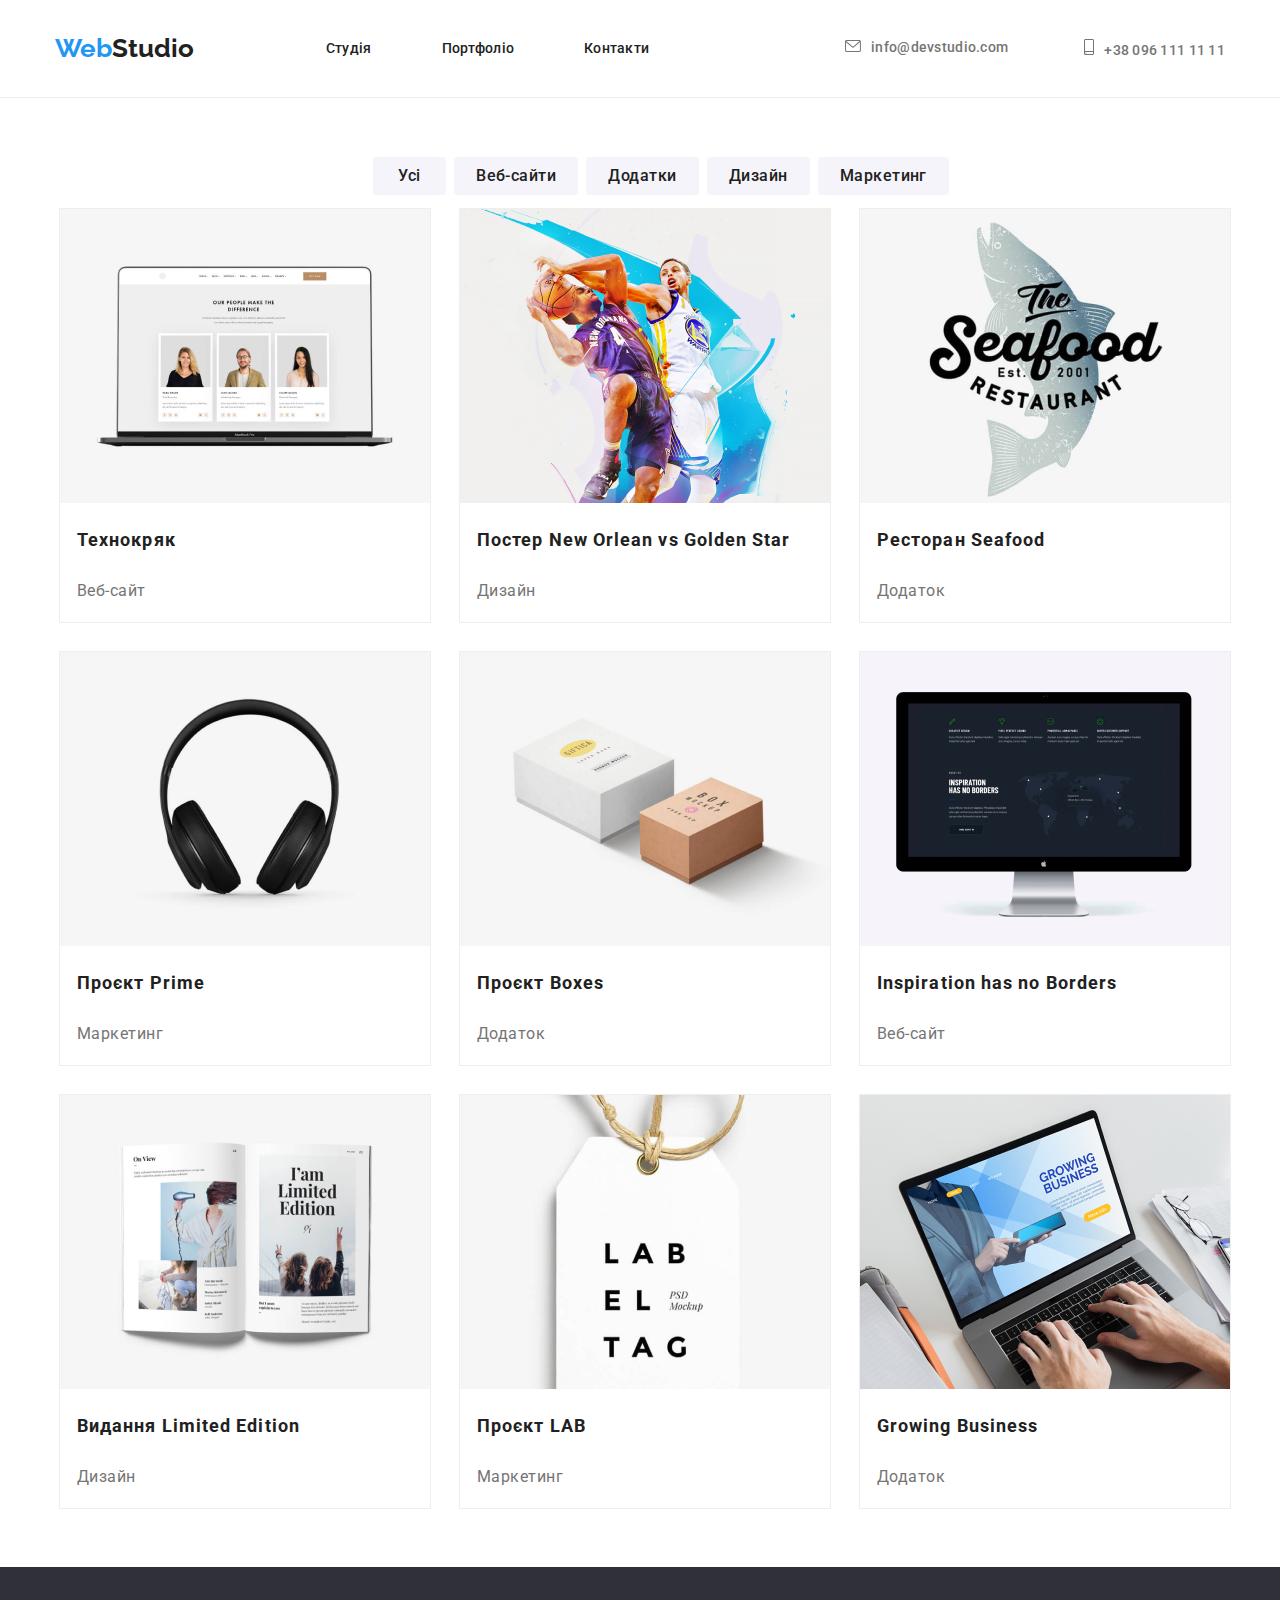
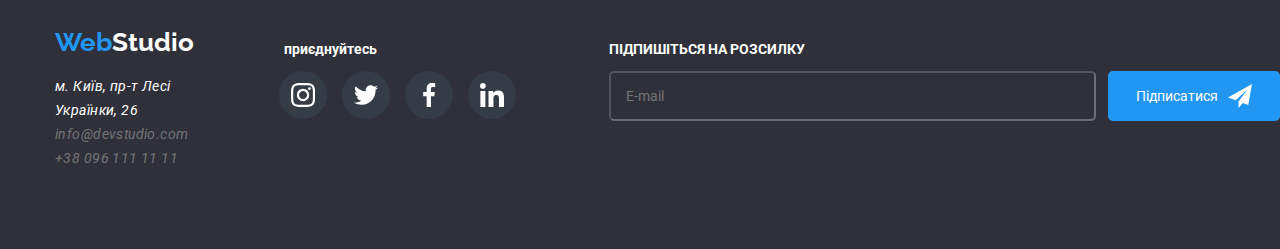
==== commit 8befc90b: "overlay" ====
--- a/portfolio.html
+++ b/portfolio.html
@@ -87,56 +87,97 @@
           </li>
         
           <li class="sub-hero-list-img-item">
+            <div class="box">
             <img src="img/portfolio2.png" alt="portfolio2">
+            <div class="overlay">
+              <p>Ресурс пропонує комплексні пропозиції з різним рівнем функціоналу та сервісів. Все це дозволить відвідувачу отримати вичерпні відомості про компанію чи приватну особу.<p>
+            </div>
+          </div>
             <div class="border">
               <h3 class="sub-hero-title">Постер New Orlean vs Golden Star</h3>
               <p class="sub-hero-position">Дизайн</p>
             </div>
           </li>
           <li class="sub-hero-list-img-item">
+            <div class="box">
             <img src="img/portfolio3.png" alt="portfolio3">
+            <div class="overlay">
+              <p>Ресурс пропонує комплексні пропозиції з різним рівнем функціоналу та сервісів. Все це дозволить відвідувачу отримати вичерпні відомості про компанію чи приватну особу.<p>
+            </div>
+          </div>
             <div class="border">
               <h3 class="sub-hero-title">Ресторан Seafood</h3>
               <p class="sub-hero-position">Додаток</p>
             </div>
           </li>
           <li class="sub-hero-list-img-item">
-            <img src="img/portfolio4.png" alt="portfolio4">
+            <div class="box">
+              <img src="img/portfolio4.png" alt="portfolio4">
+              <div class="overlay">
+                <p>Ресурс пропонує комплексні пропозиції з різним рівнем функціоналу та сервісів. Все це дозволить відвідувачу отримати вичерпні відомості про компанію чи приватну особу.<p>
+              </div>
+            </div>
+           
             <div class="border">
               <h3 class="sub-hero-title">Проєкт Prime</h3>
               <p class="sub-hero-position">Маркетинг</p>
             </div>
           </li>
           <li class="sub-hero-list-img-item">
-            <img src="img/portfolio5.png" alt="portfolio5">
+            <div class="box">
+              <img src="img/portfolio5.png" alt="portfolio5">
+              <div class="overlay">
+                <p>Ресурс пропонує комплексні пропозиції з різним рівнем функціоналу та сервісів. Все це дозволить відвідувачу отримати вичерпні відомості про компанію чи приватну особу.<p>
+              </div>
+            </div>
             <div class="border">
               <h3 class="sub-hero-title">Проєкт Boxes</h3>
               <p class="sub-hero-position">Додаток</p>
             </div>
           </li>
           <li class="sub-hero-list-img-item">
-            <img src="img/portfolio6.png" alt="portfolio6">
+            <div class="box">
+              <img src="img/portfolio6.png" alt="portfolio6">
+              <div class="overlay">
+                <p>Ресурс пропонує комплексні пропозиції з різним рівнем функціоналу та сервісів. Все це дозволить відвідувачу отримати вичерпні відомості про компанію чи приватну особу.<p>
+              </div>
+            </div>
             <div class="border">
               <h3 class="sub-hero-title">Inspiration has no Borders</h3>
               <p class="sub-hero-position">Веб-сайт</p>
             </div>
           </li>
           <li class="sub-hero-list-img-item">
-            <img src="img/portfolio7.png" alt="portfolio7">
+            <div class="box">
+              <img src="img/portfolio7.png" alt="portfolio8">
+              <div class="overlay">
+                <p>Ресурс пропонує комплексні пропозиції з різним рівнем функціоналу та сервісів. Все це дозволить відвідувачу отримати вичерпні відомості про компанію чи приватну особу.<p>
+              </div>
+            </div>
             <div class="border">
               <h3 class="sub-hero-title">Видання Limited Edition</h3>
               <p class="sub-hero-position">Дизайн</p>
             </div>
           </li>
           <li class="sub-hero-list-img-item">
-            <img src="img/portfolio8.png" alt="portfolio8">
+            <div class="box">
+              <img src="img/portfolio8.png" alt="portfolio8">
+              <div class="overlay">
+                <p>Ресурс пропонує комплексні пропозиції з різним рівнем функціоналу та сервісів. Все це дозволить відвідувачу отримати вичерпні відомості про компанію чи приватну особу.<p>
+              </div>
+            </div>
             <div class="border">
               <h3 class="sub-hero-title">Проєкт LAB</h3>
               <p class="sub-hero-position">Маркетинг</p>
             </div>
           </li>
           <li class="sub-hero-list-img-item">
-            <img src="img/portfolio9.png" alt="portfolio9">
+            <div class="box">
+              <img src="img/portfolio9.png" alt="portfolio9">
+              <div class="overlay">
+                <p>Ресурс пропонує комплексні пропозиції з різним рівнем функціоналу та сервісів. Все це дозволить відвідувачу отримати вичерпні відомості про компанію чи приватну особу.<p>
+              </div>
+            </div>
             <div class="border">
               <h3 class="sub-hero-title">Growing Business</h3>
               <p class="sub-hero-position">Додаток</p>
--- a/style.css
+++ b/style.css
@@ -168,88 +168,77 @@
     color: var(--team-background-color);
 }
 
-.backdrop {
+.backdrop{
     position: fixed;
     top: 0;
     left: 0;
     width: 100%;
     height: 100%;
     background-color: rgba(0, 0, 0, 0.5);
-    display: flex;
-    align-items: center;
-    justify-content: center;
-    z-index: 10;
-    transition: opacity 250ms cubic-bezier(0.470, 0.000, 0.745, 0.715);
+    opacity: 1;
+    transition: opacity 250ms var(--timing-function), visibility 250ms var(--timing-function);
+    visibility: visible;
 }
 .backdrop.is-hidden {
     opacity: 0;
-    pointer-events: none;
-    
-}
-
-.backdrop.is-hidden .modal{
-  transform: scale(0.8) translate(-60%, -60%);
-}
-
+    visibility: hidden;
+    pointer-events: none
+}
+.is-hidden {
+    display: none;
+}
+.modal{
+    position: relative;
+    top: 50%;
+    left: 50%;
+    transform: translate(-50%, -50%);
+    display: flex;
+    align-items: center;
+    justify-content: center;
+    height: 100%;
+}
 .modal {
-    background: white;
-    padding: 20px;
-    border-radius: 8px;
-    width: 528px;
-    height: 581px;
+    padding: 33px 15px;
+}
+.modal-container {
+    position: relative;
+    padding: 40px 39px 40px 41px;
+    max-height: 581px;
+    height: 100%;
+    max-width: 528px;
+    width: 100%;
+    background-color: var(--font-color);
+    box-shadow: 0px 1px 3px rgba(0,0,0,.12), 0px 1px 1px rgba(0,0,0,.14), 0px 2px 1px rgba(0,0,0,.2);
+    border-radius: 4px;
+}
+.modal-close {
     position: absolute;
-    
-    
-    transition: transform 250ms cubic-bezier(0.470, 0.000, 0.745, 0.715);
-}
-
-.modal h2 {
-    margin-top: 40px;
+    top: 8px;
+    right: 8px;
+}
+.button-close {
+    display: flex;
+    align-items: center;
+    justify-content: center;
+    padding: 0;
+    width: 30px;
+    height: 30px;
+    border: 1px solid rgba(0, 0, 0, .1);
+    border-radius: 50%;
+    background-color: var(--font-color);
+    cursor: pointer;
+    background-size: contain;
+    fill: #000;
+    transition: fill 250ms var(--timing-function);
+}
+.modal-title {
+    font-weight: 700;
     font-size: 20px;
+    line-height: 1.15;
     text-align: center;
-}
-
-.modal form {
-    display: flex;
-    flex-direction: column;
-}
-
-.modal label {
-    margin-bottom: 5px;
-    font-weight: bold;
-    font-size: 12px;
-    color: #757575;
-    font-weight: 300px;
-}
-
-.modal input,
-.modal textarea {
-    padding: 10px;
-    margin-bottom: 15px;
-    border: 1px solid #ccc;
-    border-radius: 4px;
-    font-size: 14px;
-}
-
-.modal textarea {
-    resize: vertical;
-}
-
-
-
-.modal .close:hover {
-    color: var(--blue-color);
-}
-
-.modal .button-modal-list {
-    top: 10px;
-    right: 10px;
-    background: none;
-    border: none;
-    font-size: 20px;
-    cursor: pointer;
-    background-color: var(--blue-color);
-    color: #FFFFFF;
+   
+    color: var(--title-color);
+    margin-bottom: 12px;
 }
 
 .modal .close {
@@ -263,109 +252,118 @@
     background-color: #f5f5f5;
     border-color: #FFFFFF;
     border: 0px solid;
-
-}
-
-.modal .checkbox-label {
-    display: flex;
-    margin-bottom: 15px;
-    display: flex;
-    justify-content: center;
-    font-size: 14px;
-}
-
-.modal .checkbox-label input {
-    margin-right: 10px;
-}
-
-.checkbox-label a {
-    color: var(--blue-color);
-    border-bottom: 1px solid var(--blue-color);
-}
-
-.is-hidden {
-    display: none;
-}
-
-.button-modal-done {
-    width: 200px;
-    height: 50px;
-    margin-left: 156px;
-    border-radius: 4px;
-    background-color: #188CE8;
-    color: var(--font-color);
-    border: none;
-}
-
-.label-modal-link {
-    color: #2196F3;
-    text-decoration: none;
-}
-
-.svg-modal-icon:hover input {
-    fill: var(--blue-color);
-
-}
-
-.div-modal-icon:hover svg {
-    color: #2196F3
-}
-
-.modal input:hover {
-    border-color: #2196F3;
-}
-
-.div-modal-icon-svg:hover .svg-modal-icon {
-    fill: #2196F3;
-}
-
-.div-modal-icon-svg-2:hover .svg-modal-icon {
-    fill: #2196F3;
-}
-
-.div-modal-icon-svg-3:hover .svg-modal-icon {
-    fill: #2196F3;
-}
-
-.div-svg-modal-icon-input:hover {
-    color: #2196F3;
-}
-
+}
+.modal form {
+    display: flex;
+    flex-direction: column;
+}
+.form-modal {
+    margin-left: 30px;
+}
+.modal label {
+    margin-bottom: 5px;
+    font-weight: bold;
+    font-size: 12px;
+    color: #757575;
+    font-weight: 300px;
+}
 .div-modal-icon-input {
     position: relative;
 }
-
+.modal input, .modal textarea {
+    padding: 10px;
+    margin-bottom: 15px;
+    border: 1px solid #ccc;
+    border-radius: 4px;
+    font-size: 14px;
+}
+.input-modal {
+    width: 448px;
+}
 .div-modal-icon-svg {
     position: absolute;
     top: 127px;
     left: 62px;
 }
-
+.modal input, .modal textarea {
+    padding: 10px;
+    margin-bottom: 15px;
+    border: 1px solid #ccc;
+    border-radius: 4px;
+    font-size: 14px;
+}
 .div-modal-icon-svg-2 {
     position: absolute;
     top: 200px;
     left: 62px;
 }
-
 .div-modal-icon-svg-3 {
     position: absolute;
     top: 271px;
     left: 62px;
 }
-
-.input-modal {
-    width: 448px;
-}
-
+.modal textarea {
+    resize: vertical;
+}
 .textarea-modal {
     width: 448px;
     height: 100px;
 }
-
-.form-modal {
-    margin-left: 30px;
-}
-
+textarea {
+    overflow: auto;
+}
+.modal .checkbox-label {
+    display: flex;
+    margin-bottom: 15px;
+    display: flex;
+    justify-content: center;
+    font-size: 14px;
+}
+.modal .button-modal-list {
+    top: 10px;
+    right: 10px;
+    background: none;
+    border: none;
+    font-size: 20px;
+    cursor: pointer;
+    background-color: var(--logo-color);
+    color: #FFFFFF;
+}
+.button-modal-list {
+    width: 200px;
+    height: 50px;
+    margin-left: 156px;
+}
+.checkbox-label a {
+    color: var(--logo-color);
+    border-bottom: 1px solid var(--logo-color);
+    text-decoration: none;
+}
+.modal .close:hover {
+    color: var(--logo-color);
+}
+.modal input:hover  {
+    border-color: #2196F3;
+}
+.div-modal-icon-svg:hover .svg-modal-icon {
+    fill: #2196F3;
+}
+.svg-modal-icon{
+    width: 18px;
+    height: 18px;
+    fill: #212121;
+    position: absolute;
+    top: 22px;
+    left: 15px;
+    transform: translateY(-50%);
+    transition: fill 250ms var(--timing-function);
+}
+.div-modal-icon-svg-2:hover .svg-modal-icon {
+    fill: #2196F3;
+}
+.div-modal-icon-svg-3:hover .svg-modal-icon {
+    fill: #2196F3;
+}
 .info {
     padding-top: 94px;
     padding-bottom: 94px;
